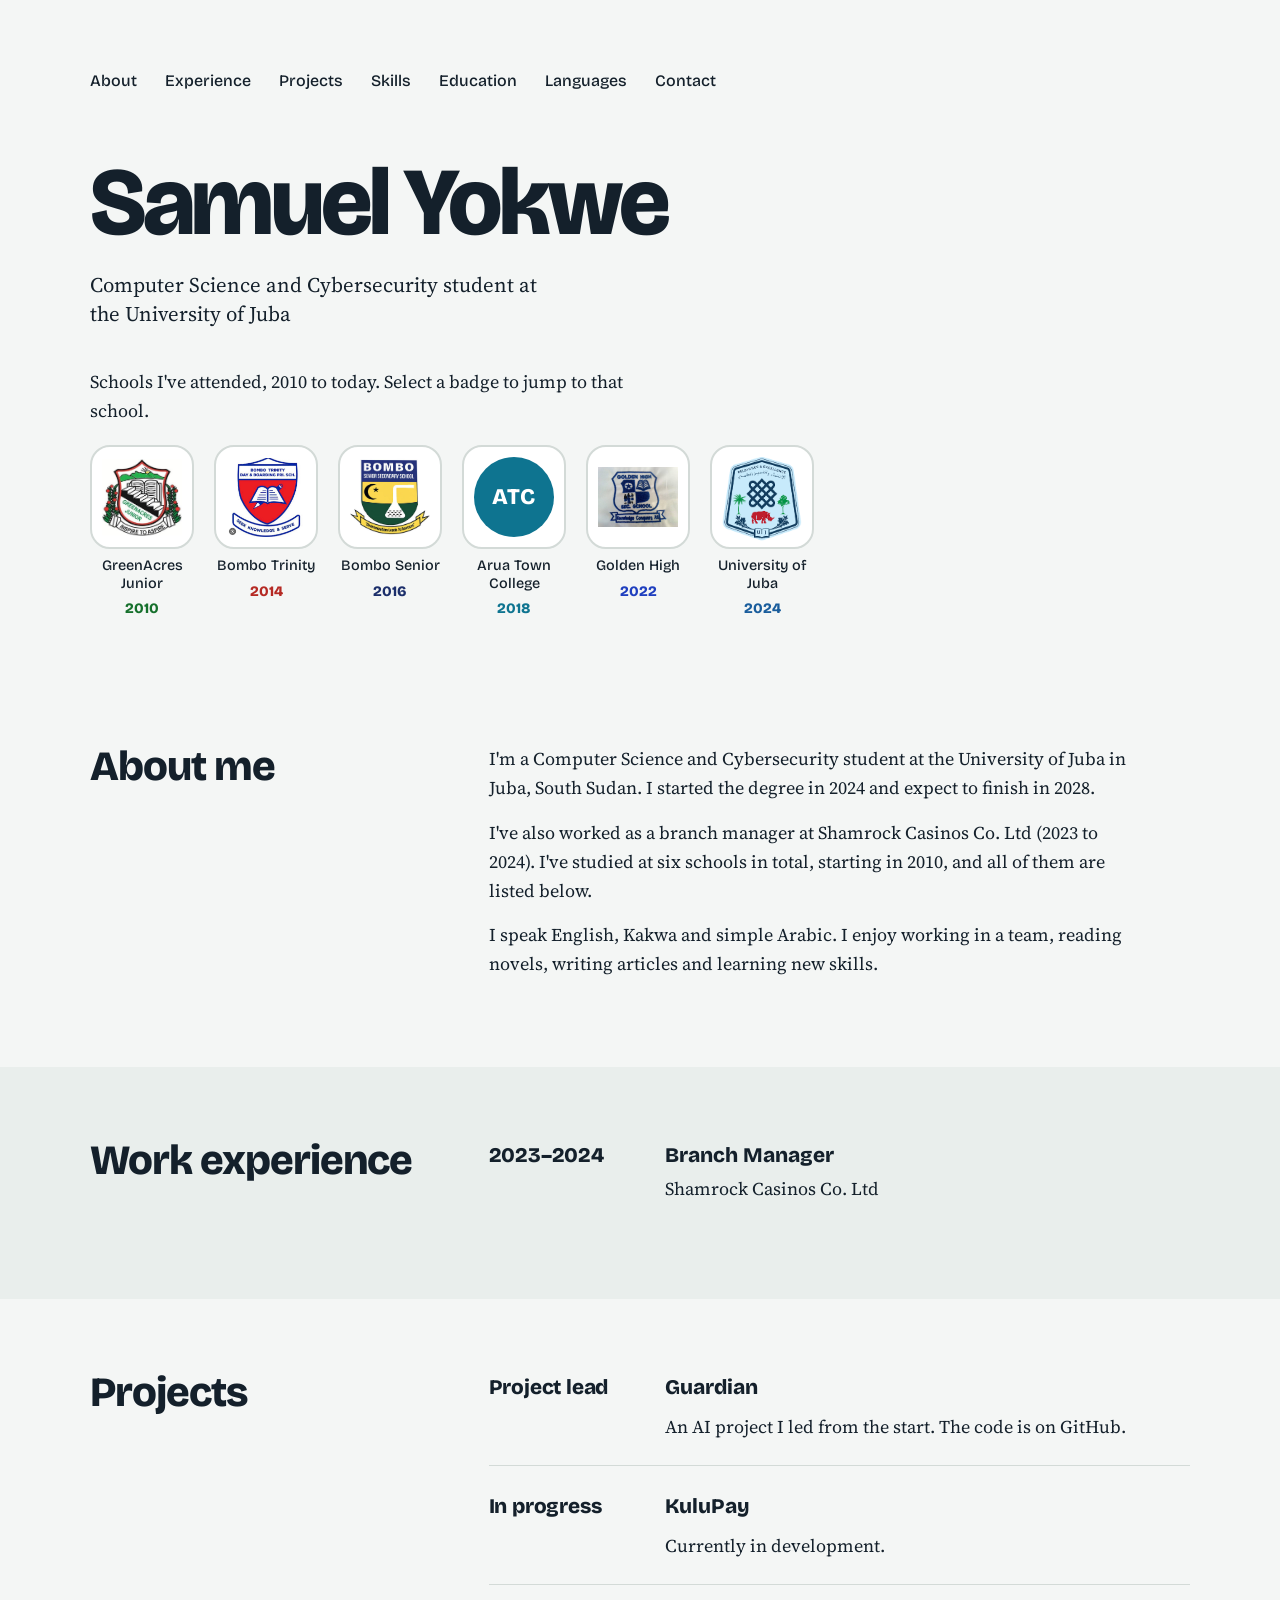
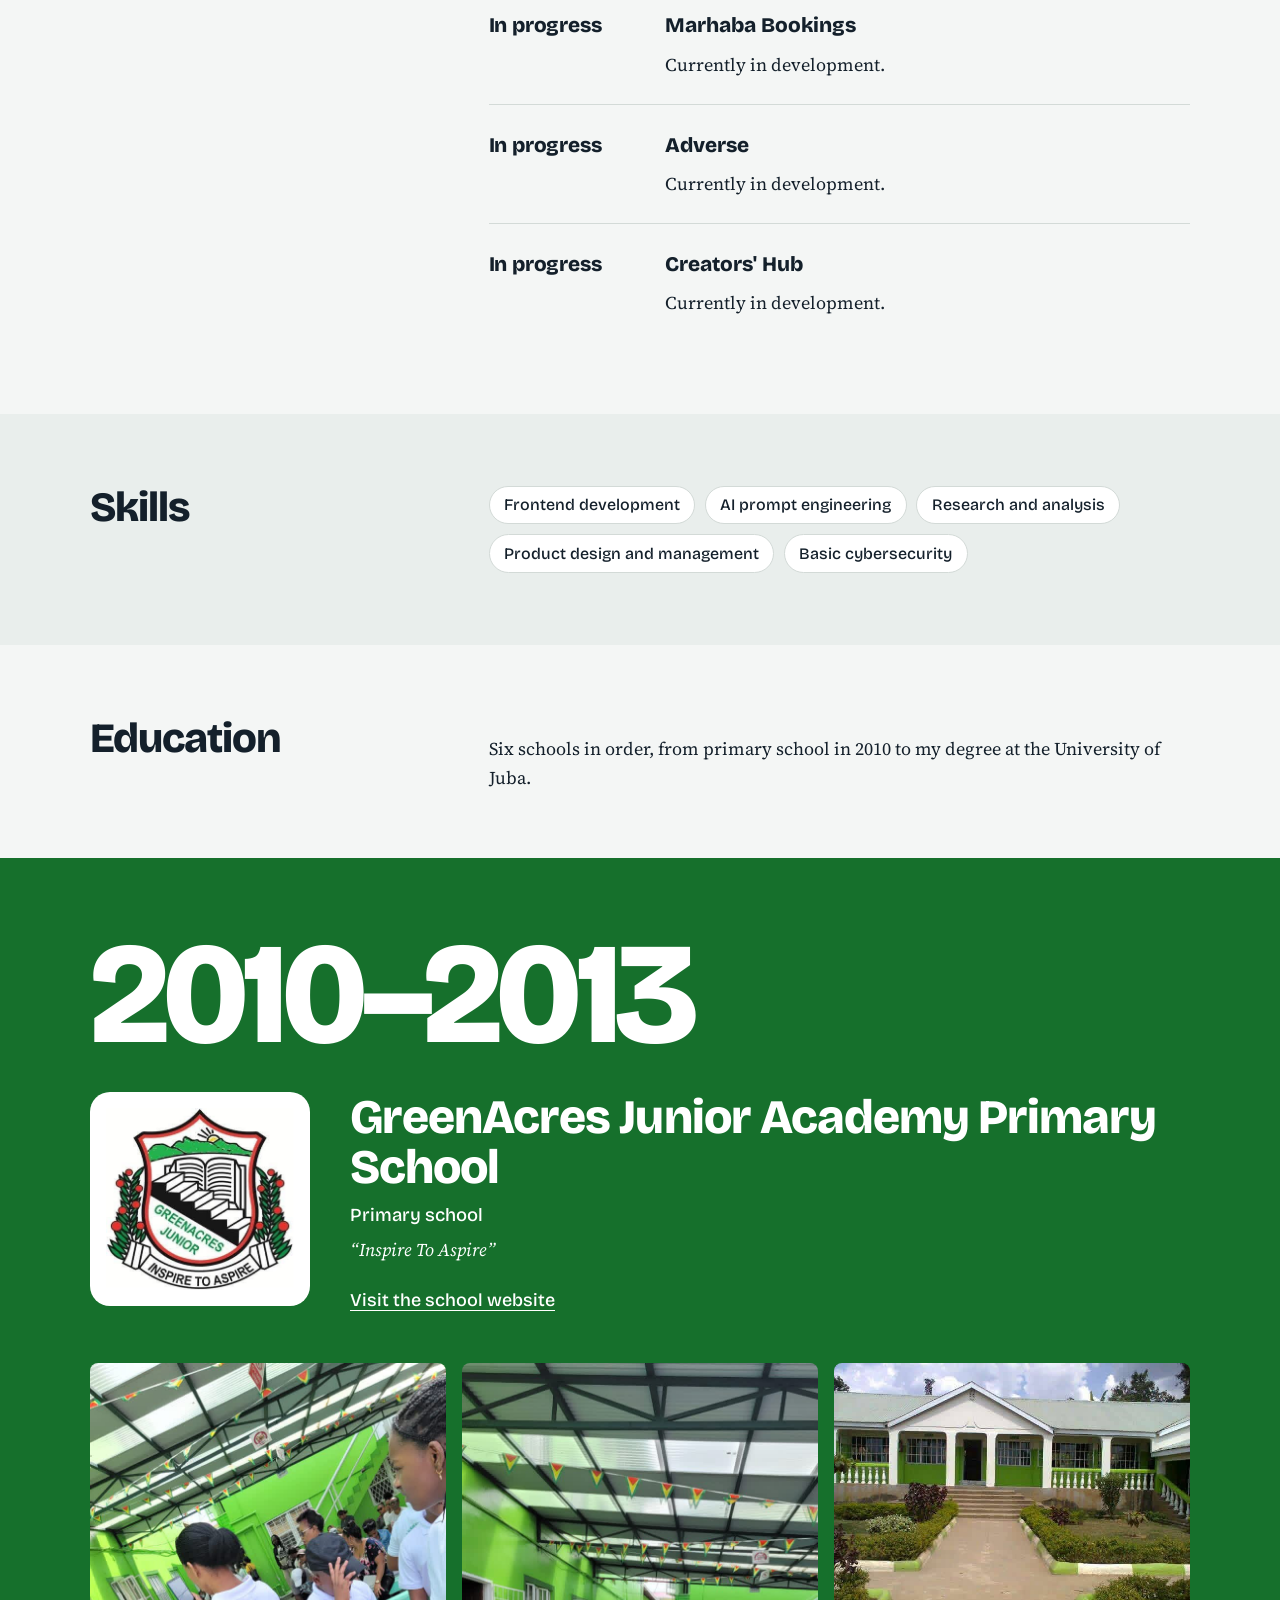
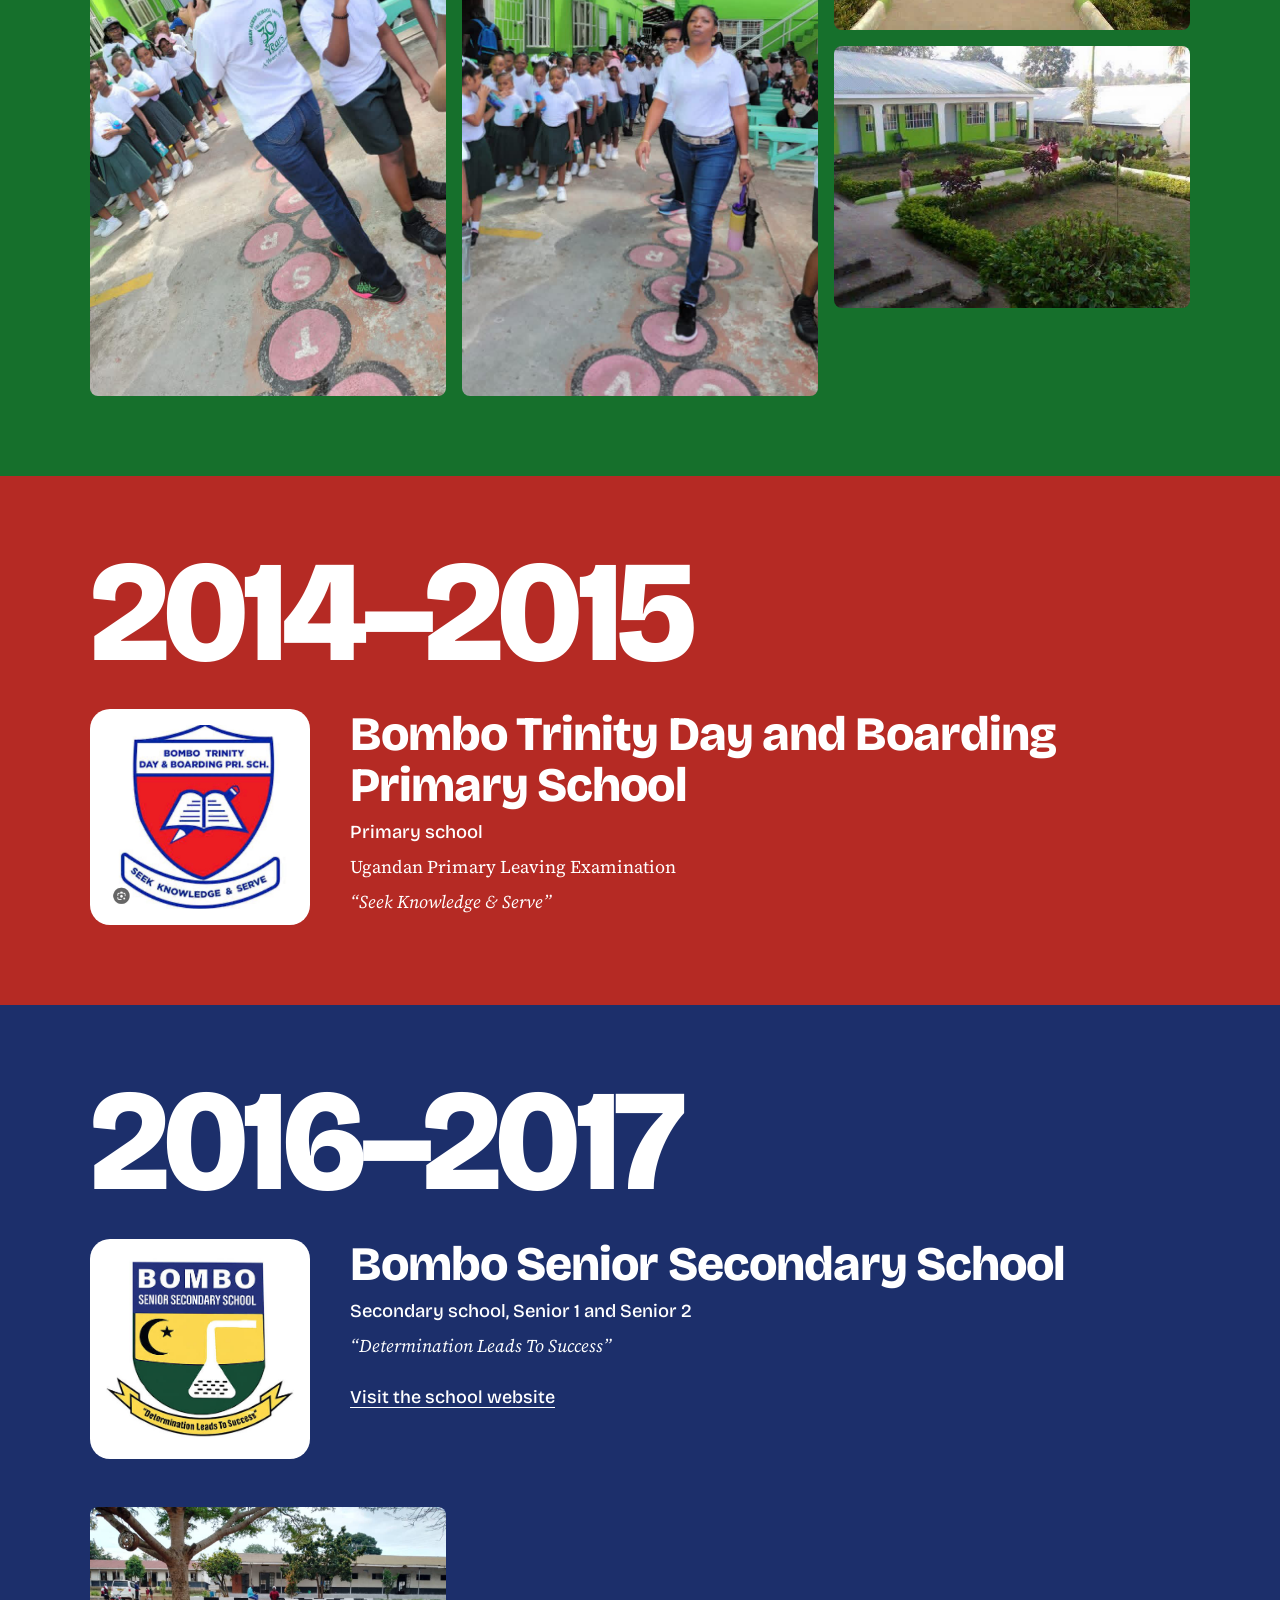
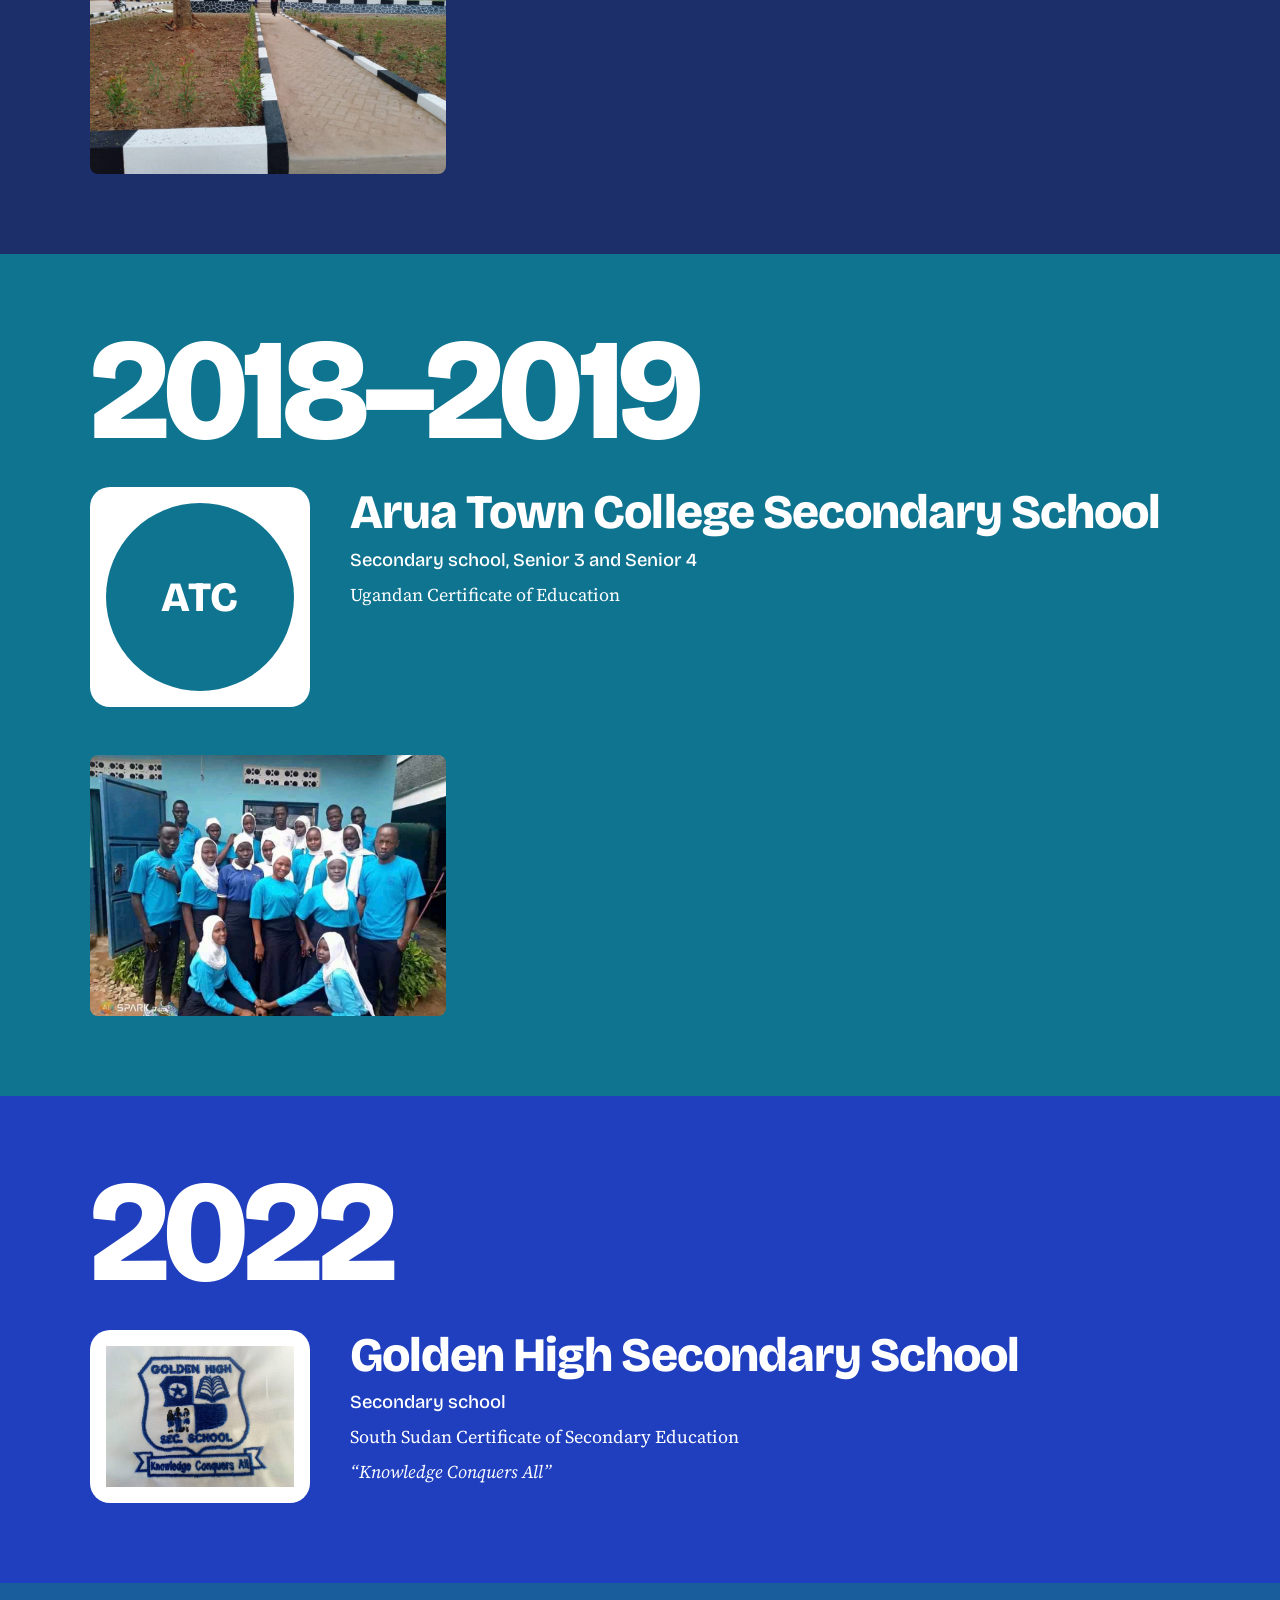
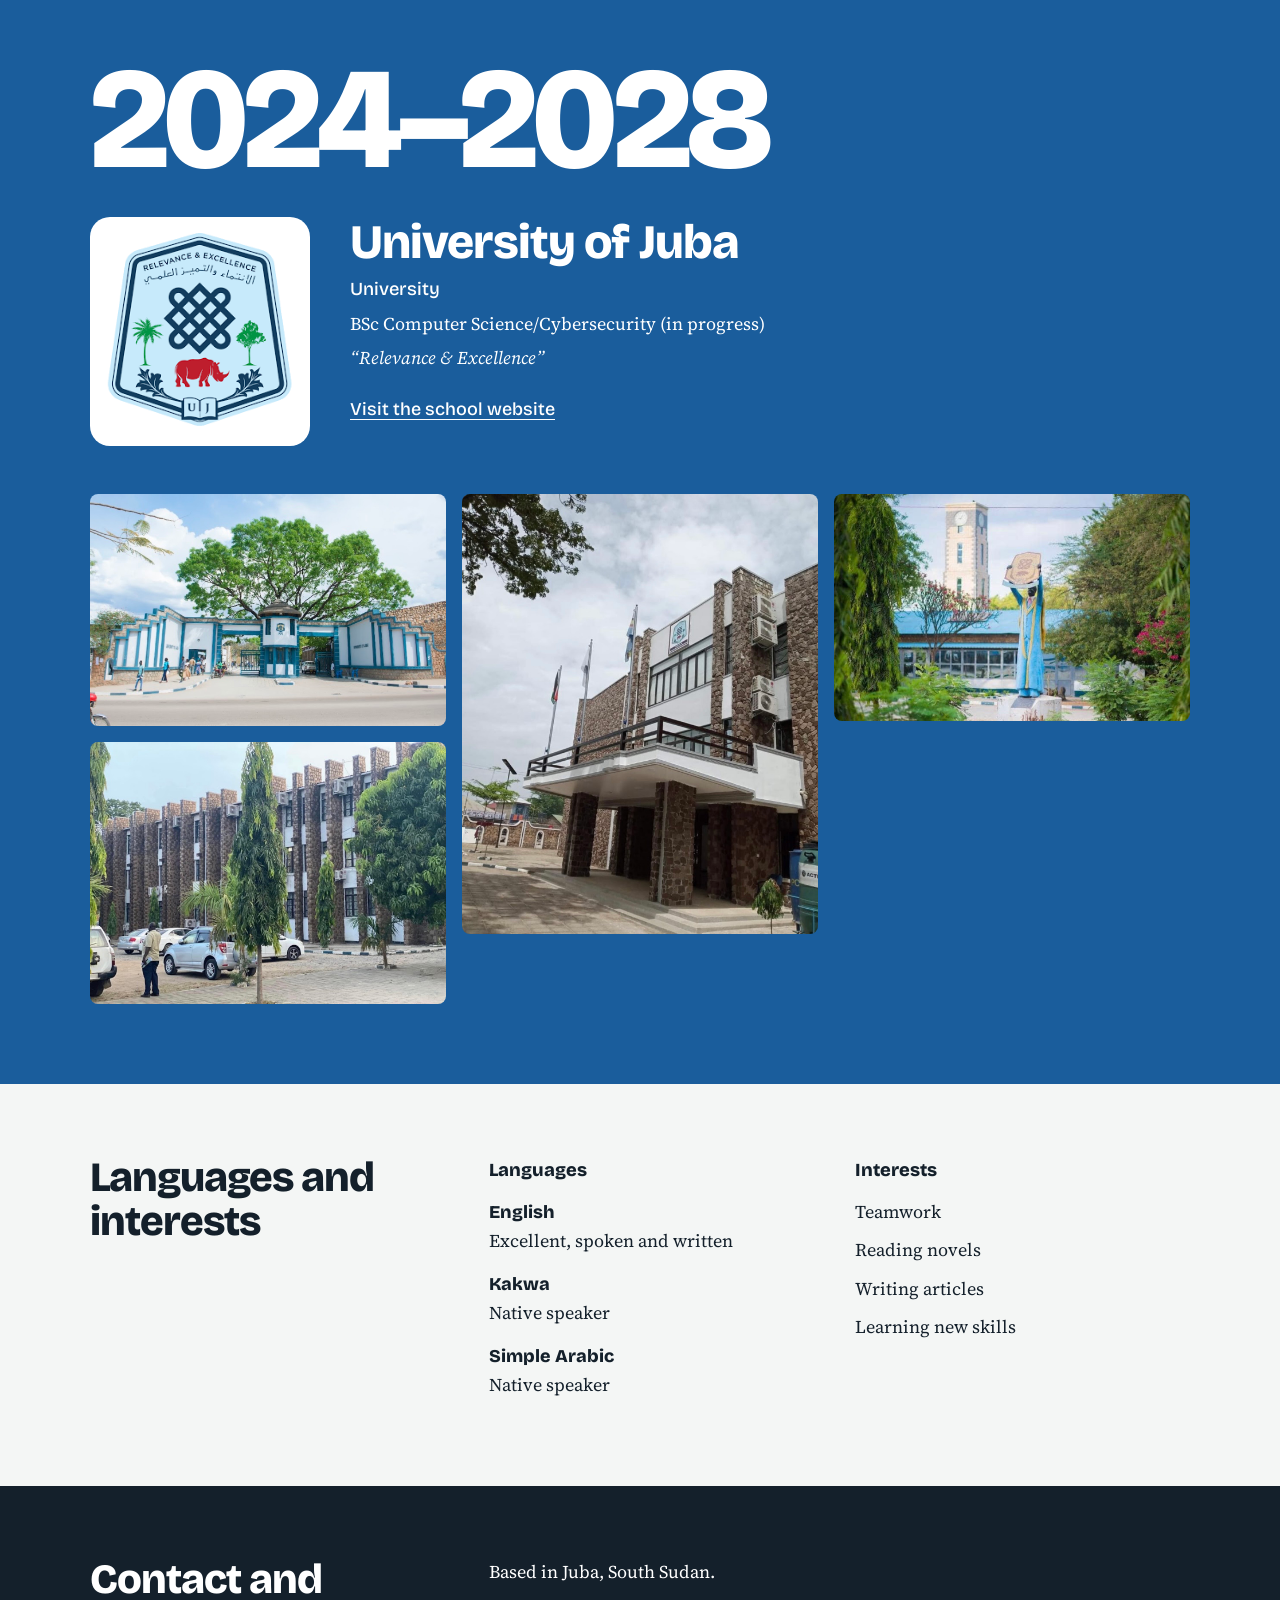
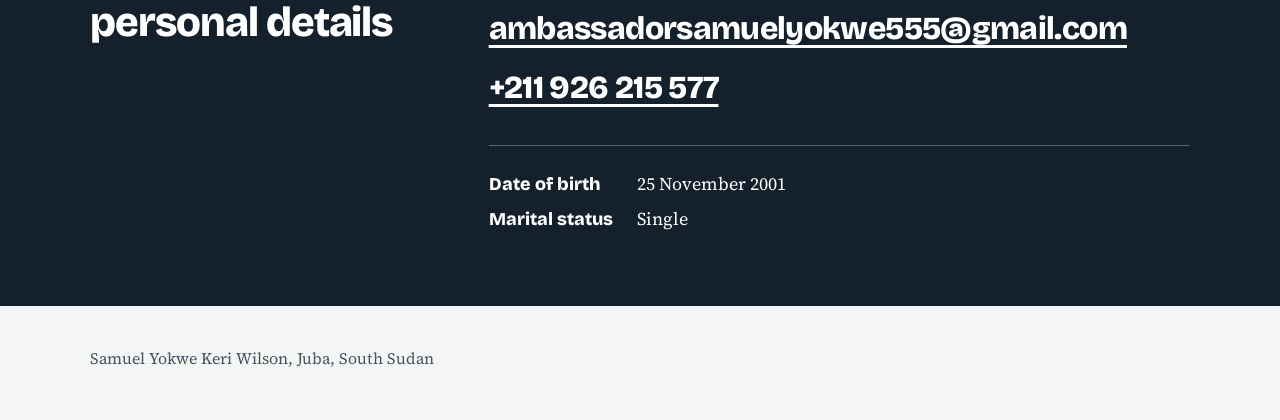
==== index.html @ cdbb6051 "Add files via upload" ====
<!doctype html>
<html lang="en">
<head>
  <meta charset="utf-8">
  <meta name="viewport" content="width=device-width, initial-scale=1">
  <title>Samuel Yokwe – Computer Science and Cybersecurity student, Juba</title>
  <meta name="description" content="Portfolio of Samuel Yokwe Keri Wilson: Computer Science and Cybersecurity student at the University of Juba, with work experience, languages and every school attended since 2010.">
  <link rel="preconnect" href="https://fonts.googleapis.com">
  <link rel="preconnect" href="https://fonts.gstatic.com" crossorigin>
  <link href="https://fonts.googleapis.com/css2?family=Bricolage+Grotesque:opsz,wght@12..96,500;12..96,800&family=Source+Serif+4:ital,wght@0,400;0,600;1,400&display=swap" rel="stylesheet">
  <link rel="stylesheet" href="assets/style.css">
</head>
<body>
  <header class="hero">
    <div class="hero__inner">
      <nav class="topnav" aria-label="Sections">
        <a href="#about">About</a>
        <a href="#experience">Experience</a>
        <a href="#projects" id="nav-projects" hidden>Projects</a>
        <a href="#skills" id="nav-skills" hidden>Skills</a>
        <a href="#education">Education</a>
        <a href="#languages">Languages</a>
        <a href="#contact">Contact</a>
      </nav>
      <h1 id="name">Samuel Yokwe</h1>
      <p class="hero__title" id="title"></p>
      <p class="hero__lede">Schools I've attended, 2010 to today. Select a badge to jump to that school.</p>
      <nav class="badges" id="badges" aria-label="Schools"></nav>
    </div>
  </header>

  <main>
    <p class="status" id="status">Loading…</p>

    <section class="block" id="about" hidden>
      <div class="block__inner">
        <h2 class="block__title">About me</h2>
        <div class="block__body prose" id="about-body"></div>
      </div>
    </section>

    <section class="block block--tint" id="experience" hidden>
      <div class="block__inner">
        <h2 class="block__title">Work experience</h2>
        <div class="block__body" id="experience-body"></div>
      </div>
    </section>

    <section class="block" id="projects" hidden>
      <div class="block__inner">
        <h2 class="block__title">Projects</h2>
        <div class="block__body" id="projects-body"></div>
      </div>
    </section>

    <section class="block block--tint" id="skills" hidden>
      <div class="block__inner">
        <h2 class="block__title">Skills</h2>
        <div class="block__body" id="skills-body"></div>
      </div>
    </section>

    <section id="education" hidden>
      <div class="block block--intro">
        <div class="block__inner">
          <h2 class="block__title">Education</h2>
          <p class="block__body">Six schools in order, from primary school in 2010 to my degree at the University of Juba.</p>
        </div>
      </div>
      <div id="schools"></div>
    </section>

    <section class="block" id="languages" hidden>
      <div class="block__inner">
        <h2 class="block__title">Languages and interests</h2>
        <div class="block__body two-col">
          <div>
            <h3>Languages</h3>
            <dl class="langs" id="languages-body"></dl>
          </div>
          <div>
            <h3>Interests</h3>
            <ul class="interests" id="interests-body"></ul>
          </div>
        </div>
      </div>
    </section>

    <section class="block block--contact" id="contact" hidden>
      <div class="block__inner">
        <h2 class="block__title">Contact and personal details</h2>
        <div class="block__body">
          <p id="contact-location"></p>
          <a class="contact__mail" id="contact-mail" href="#"></a>
          <a class="contact__phone" id="contact-phone" href="#" hidden></a>
          <dl class="details" id="contact-details" hidden></dl>
        </div>
      </div>
    </section>
  </main>

  <footer class="footer">
    <p id="footer-name"></p>
  </footer>

  <dialog class="lightbox" id="lightbox" aria-label="Photo viewer">
    <button class="lightbox__close" type="button" id="lb-close" aria-label="Close photo">Close</button>
    <button class="lightbox__nav lightbox__prev" type="button" id="lb-prev" aria-label="Previous photo">Previous</button>
    <figure>
      <img id="lb-img" alt="">
      <figcaption id="lb-cap"></figcaption>
    </figure>
    <button class="lightbox__nav lightbox__next" type="button" id="lb-next" aria-label="Next photo">Next</button>
  </dialog>

  <script src="assets/app.js"></script>
</body>
</html>
---- assets/style.css ----
:root {
  --ink: #14202b;
  --paper: #f4f6f5;
  --line: #d3dad7;
  --plate: #ffffff;
  --display: "Bricolage Grotesque", "Helvetica Neue", Arial, sans-serif;
  --text: "Source Serif 4", Georgia, "Times New Roman", serif;
}

* { box-sizing: border-box; }

html { scroll-behavior: smooth; }

body {
  margin: 0;
  background: var(--paper);
  color: var(--ink);
  font-family: var(--text);
  font-size: 1.125rem;
  line-height: 1.6;
}

img { display: block; max-width: 100%; }

a { color: inherit; }

:focus-visible {
  outline: 3px solid #f2b705;
  outline-offset: 3px;
}

/* ---------- Hero ---------- */

.hero { padding: 4rem 1.5rem 3.5rem; }

.hero__inner { max-width: 1100px; margin: 0 auto; }

.hero__owner {
  margin: 0 0 1.5rem;
  font-size: 1rem;
  color: #46545f;
}

.hero h1 {
  margin: 0;
  font-family: var(--display);
  font-weight: 800;
  font-size: clamp(2.6rem, 8vw, 6rem);
  line-height: 0.98;
  letter-spacing: -0.035em;
}

.hero__lede {
  margin: 2.5rem 0 1.25rem;
  max-width: 34rem;
}

.badges {
  display: flex;
  flex-wrap: wrap;
  gap: 1rem 1.25rem;
}

.badge-link {
  display: flex;
  flex-direction: column;
  align-items: center;
  gap: 0.5rem;
  width: 104px;
  text-decoration: none;
  font-family: var(--display);
  font-weight: 500;
  font-size: 0.9rem;
  line-height: 1.2;
  text-align: center;
}

.badge-link__plate {
  display: grid;
  place-items: center;
  width: 104px;
  height: 104px;
  padding: 10px;
  background: var(--plate);
  border: 2px solid var(--line);
  border-radius: 20px;
  transition: border-color 0.15s, transform 0.15s;
}

.badge-link:hover .badge-link__plate { border-color: var(--accent); transform: translateY(-3px); }

.badge-link__plate img { max-height: 100%; object-fit: contain; }

.badge-link__year { font-weight: 800; color: var(--accent); }

.initials {
  display: grid;
  place-items: center;
  width: 100%;
  aspect-ratio: 1;
  border-radius: 50%;
  background: var(--accent);
  color: #fff;
  font-family: var(--display);
  font-weight: 800;
  letter-spacing: 0.02em;
}

.badge-link .initials { font-size: 1.4rem; }

/* ---------- School sections ---------- */

.school {
  background: var(--accent);
  color: #fff;
  padding: 4.5rem 1.5rem 5rem;
  scroll-margin-top: 0;
}

.school__inner { max-width: 1100px; margin: 0 auto; }

.school__years {
  margin: 0 0 2rem;
  font-family: var(--display);
  font-weight: 800;
  font-size: clamp(3.5rem, 12vw, 9rem);
  line-height: 0.9;
  letter-spacing: -0.04em;
}

.school__head {
  display: grid;
  grid-template-columns: 220px 1fr;
  gap: 2.5rem;
  align-items: start;
}

.plate {
  background: var(--plate);
  border-radius: 20px;
  padding: 16px;
  color: var(--accent);
}

.plate img {
  width: 100%;
  max-height: 260px;
  object-fit: contain;
}

.plate .initials { font-size: 2.6rem; }

.school h2 {
  margin: 0 0 0.5rem;
  font-family: var(--display);
  font-weight: 800;
  font-size: clamp(1.8rem, 4vw, 3rem);
  line-height: 1.05;
  letter-spacing: -0.02em;
}

.school__text p { margin: 0.35rem 0; max-width: 40rem; }

.school__level { font-family: var(--display); font-weight: 500; font-size: 1.15rem; }

.school__motto { font-style: italic; }

.school__link {
  display: inline-block;
  margin-top: 1rem;
  font-family: var(--display);
  font-weight: 500;
  text-underline-offset: 4px;
}

/* ---------- Gallery ---------- */

.gallery {
  margin-top: 3rem;
  column-count: 1;
  column-gap: 1rem;
}

@media (min-width: 560px) { .gallery { column-count: 2; } }
@media (min-width: 900px) { .gallery { column-count: 3; } }

.gallery__item {
  display: block;
  width: 100%;
  margin: 0 0 1rem;
  padding: 0;
  border: 0;
  border-radius: 8px;
  overflow: hidden;
  background: rgba(255, 255, 255, 0.15);
  cursor: zoom-in;
  break-inside: avoid;
}

.gallery__item img { width: 100%; height: auto; }

.gallery__item:hover img { filter: brightness(1.06); }

/* ---------- Footer, status ---------- */

.status { padding: 3rem 1.5rem; max-width: 1100px; margin: 0 auto; }

.footer { padding: 2.5rem 1.5rem 3rem; }

.footer p { max-width: 1100px; margin: 0 auto; font-size: 1rem; color: #46545f; }

/* ---------- Lightbox ---------- */

.lightbox {
  width: 100vw;
  max-width: 100vw;
  height: 100vh;
  max-height: 100vh;
  margin: 0;
  padding: 0;
  border: 0;
  background: rgba(10, 16, 22, 0.94);
  color: #fff;
}

.lightbox:not([open]) { display: none; }

.lightbox[open] {
  display: grid;
  grid-template-columns: auto 1fr auto;
  align-items: center;
  gap: 1rem;
  padding: 3.5rem 1rem 1.5rem;
}

.lightbox figure { margin: 0; display: grid; justify-items: center; gap: 0.75rem; min-width: 0; }

.lightbox img { max-height: calc(100vh - 9rem); width: auto; max-width: 100%; border-radius: 6px; }

.lightbox figcaption { font-size: 1rem; text-align: center; max-width: 40rem; }

.lightbox button {
  font-family: var(--display);
  font-weight: 500;
  font-size: 1rem;
  color: #fff;
  background: rgba(255, 255, 255, 0.14);
  border: 1px solid rgba(255, 255, 255, 0.4);
  border-radius: 999px;
  padding: 0.6rem 1.1rem;
  cursor: pointer;
}

.lightbox button:hover { background: rgba(255, 255, 255, 0.28); }

.lightbox__close { position: absolute; top: 1rem; right: 1rem; }

.lightbox__nav[hidden] { visibility: hidden; display: block; }

/* ---------- Small screens ---------- */

@media (max-width: 720px) {
  .hero { padding-top: 2.5rem; }
  .school { padding: 3rem 1.25rem 3.5rem; }
  .school__head { grid-template-columns: 1fr; gap: 1.5rem; }
  .plate { max-width: 200px; }
  .lightbox[open] { grid-template-columns: 1fr; grid-template-rows: 1fr auto; padding: 3.5rem 0.75rem 1rem; }
  .lightbox__nav { justify-self: center; }
  .lightbox__prev { grid-row: 2; }
  .lightbox__next { grid-row: 2; grid-column: 1; justify-self: end; }
  .lightbox__prev { justify-self: start; }
}

@media (prefers-reduced-motion: reduce) {
  html { scroll-behavior: auto; }
  .badge-link__plate { transition: none; }
}


/* ---------- Personal portfolio sections ---------- */

.topnav {
  display: flex;
  flex-wrap: wrap;
  gap: 0.5rem 1.75rem;
  margin: 0 0 3.5rem;
  font-family: var(--display);
  font-weight: 500;
  font-size: 1rem;
}

.topnav a { text-decoration: none; padding: 0.25rem 0; border-bottom: 2px solid transparent; }
.topnav a:hover { border-bottom-color: var(--ink); }

.hero__title {
  margin: 1.25rem 0 0;
  max-width: 30rem;
  font-size: 1.3rem;
  line-height: 1.4;
}

[hidden] { display: none !important; }

.block { padding: 4.5rem 1.5rem; }

.block--tint { background: #e9eeec; }

.block--intro { padding-bottom: 3rem; }

.block__inner {
  max-width: 1100px;
  margin: 0 auto;
  display: grid;
  grid-template-columns: minmax(180px, 1fr) 2fr;
  gap: 1.5rem 3rem;
  align-items: start;
}

.block__title {
  margin: 0;
  font-family: var(--display);
  font-weight: 800;
  font-size: clamp(1.8rem, 4vw, 2.6rem);
  line-height: 1.05;
  letter-spacing: -0.025em;
}

.block__body { min-width: 0; }

.block__body > p:first-child { margin-top: 0; }

.prose p { margin: 0 0 1rem; max-width: 40rem; }

.block h3 {
  margin: 0 0 0.75rem;
  font-family: var(--display);
  font-weight: 800;
  font-size: 1.15rem;
}

.two-col { display: grid; grid-template-columns: 1fr 1fr; gap: 2rem; }

.entry {
  display: grid;
  grid-template-columns: 9rem 1fr;
  gap: 1rem 2rem;
  padding: 0 0 1.5rem;
}

.entry + .entry { padding-top: 1.5rem; border-top: 1px solid var(--line); }

.entry__years { margin: 0; font-family: var(--display); font-weight: 800; font-size: 1.3rem; letter-spacing: -0.01em; }

.entry__role { margin: 0; font-family: var(--display); font-weight: 800; font-size: 1.3rem; }

.entry__org { margin: 0.15rem 0 0; }

.entry__text { margin: 0.5rem 0 0; max-width: 38rem; }

.entry__link { display: inline-block; margin-top: 0.5rem; text-underline-offset: 4px; }

.langs { margin: 0; }
.langs dt { font-family: var(--display); font-weight: 800; }
.langs dd { margin: 0 0 0.9rem; }

.interests { margin: 0; padding: 0; list-style: none; }
.interests li { margin: 0 0 0.6rem; }

.chips { display: flex; flex-wrap: wrap; gap: 0.6rem; margin: 0; padding: 0; list-style: none; }
.chips li { padding: 0.35rem 0.9rem; background: var(--plate); border: 1px solid var(--line); border-radius: 999px; font-family: var(--display); font-weight: 500; font-size: 1rem; }

.block--contact { background: var(--ink); color: #fff; }

.block--contact .block__body p { margin: 0 0 1rem; }

.contact__mail {
  font-family: var(--display);
  font-weight: 800;
  font-size: clamp(1.2rem, 3.2vw, 2rem);
  letter-spacing: -0.02em;
  overflow-wrap: anywhere;
  text-underline-offset: 6px;
}

@media (max-width: 720px) {
  .block { padding: 3rem 1.25rem; }
  .block__inner { grid-template-columns: 1fr; }
  .two-col { grid-template-columns: 1fr; }
  .entry { grid-template-columns: 1fr; gap: 0.25rem; }
  .topnav { margin-bottom: 2.5rem; }
}

.contact__mail, .contact__phone { display: block; }

.contact__phone {
  margin-top: 0.5rem;
  font-family: var(--display);
  font-weight: 800;
  font-size: clamp(1.2rem, 3.2vw, 2rem);
  letter-spacing: -0.02em;
  text-underline-offset: 6px;
}

.details {
  display: grid;
  grid-template-columns: max-content 1fr;
  gap: 0.4rem 1.5rem;
  margin: 2rem 0 0;
  padding-top: 1.5rem;
  border-top: 1px solid rgba(255, 255, 255, 0.3);
}

.details dt { font-family: var(--display); font-weight: 800; }
.details dd { margin: 0; }
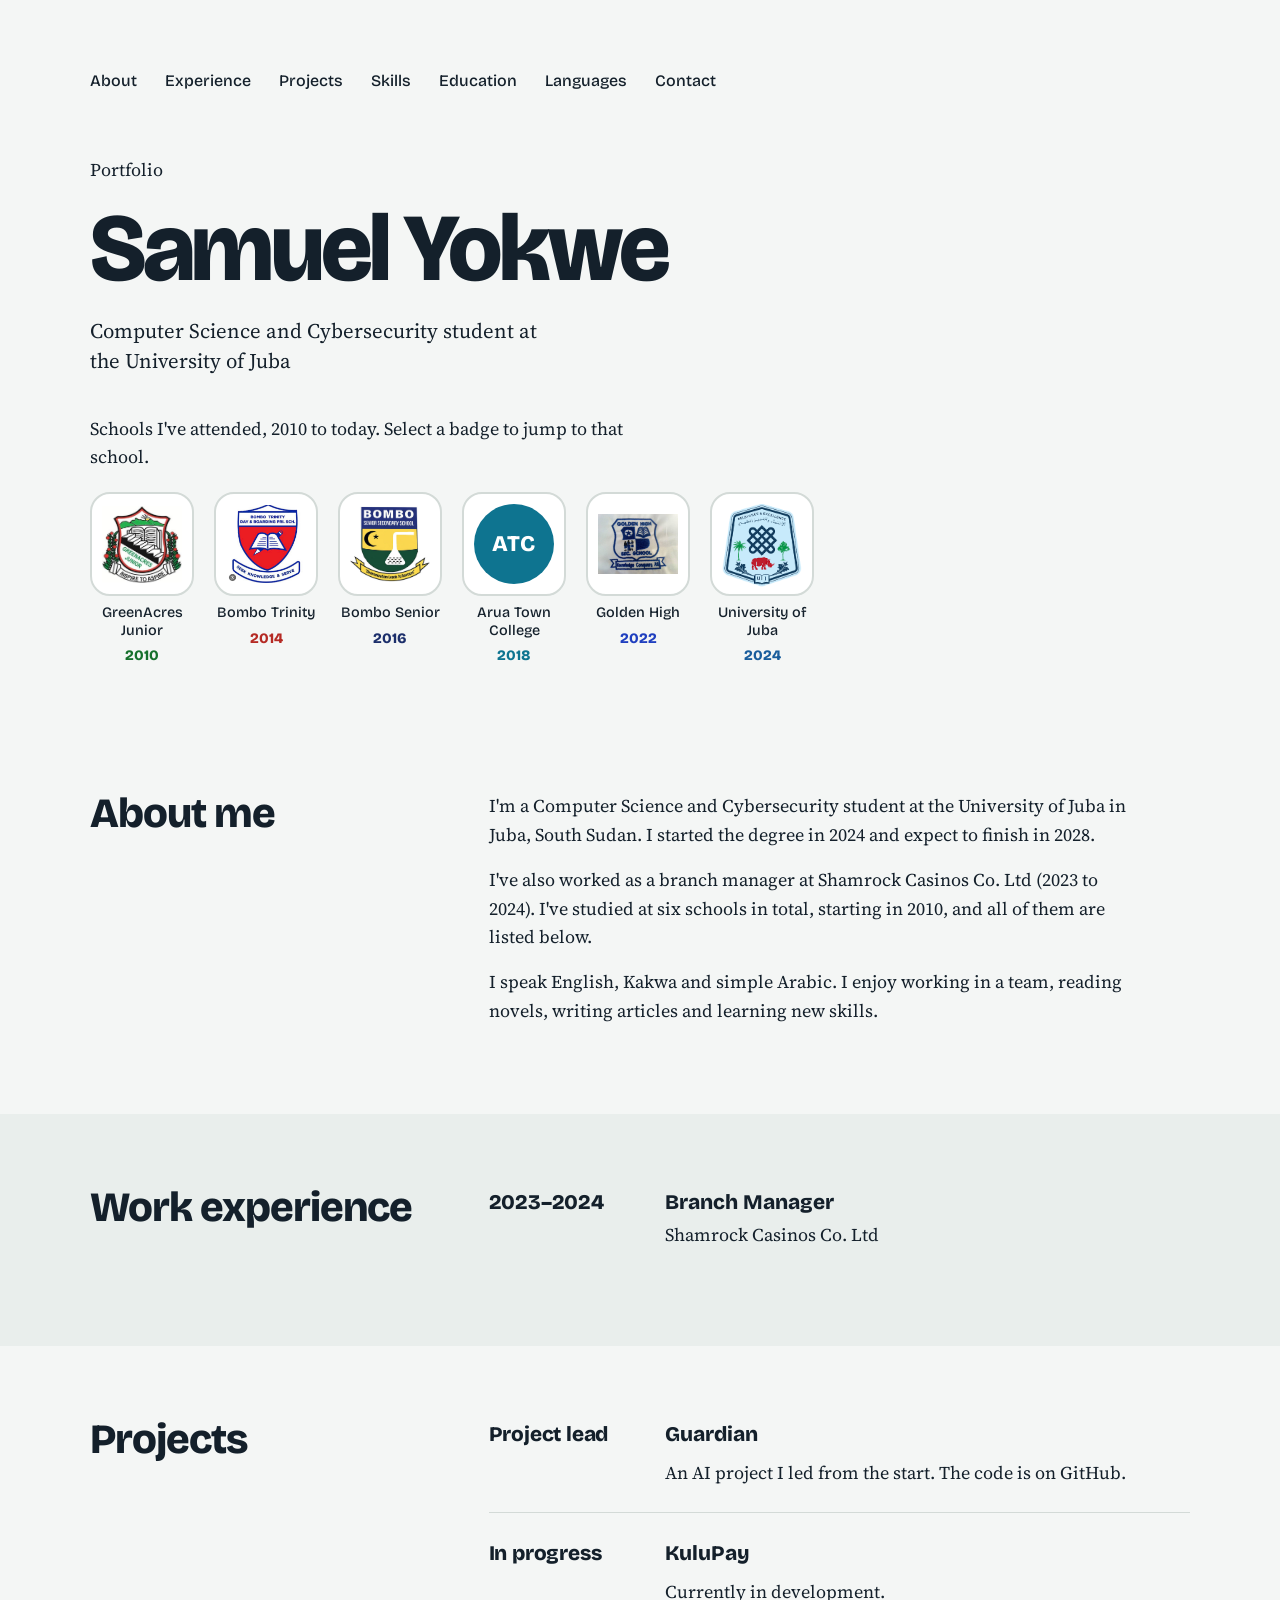
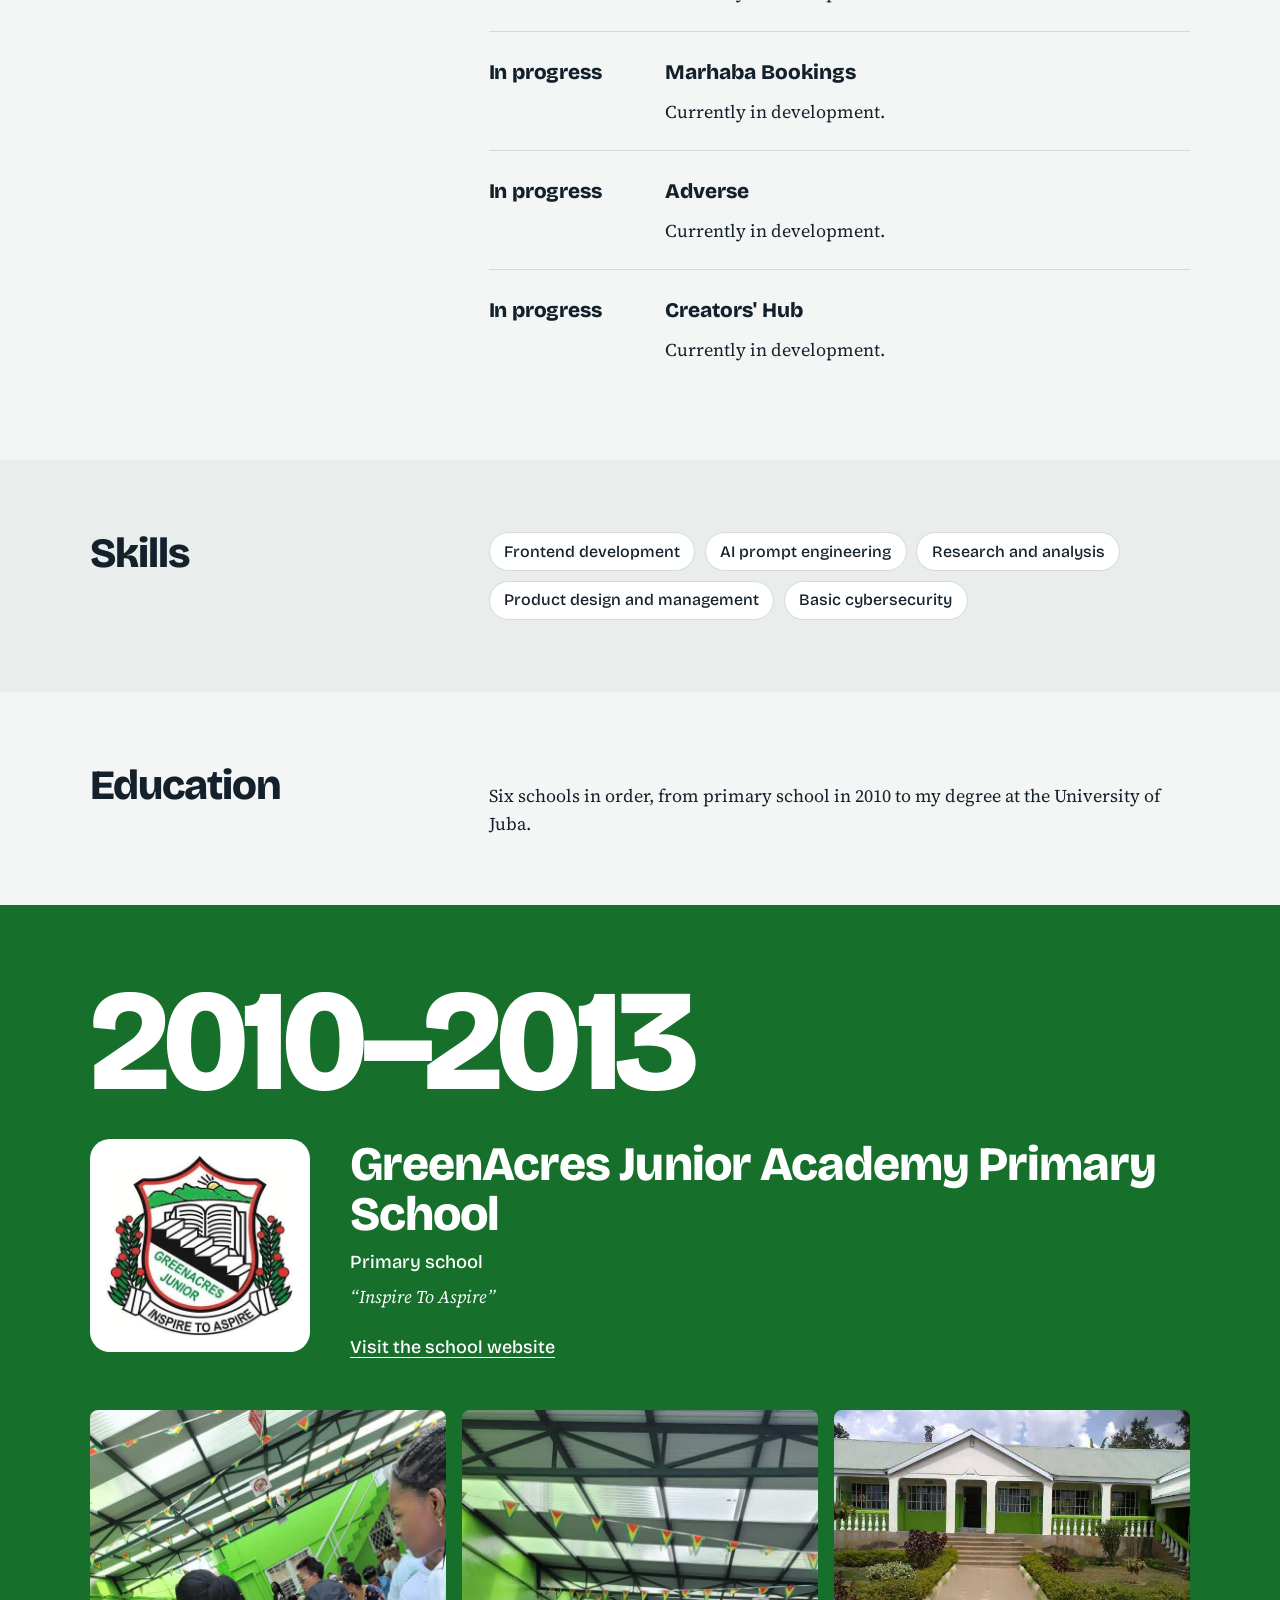
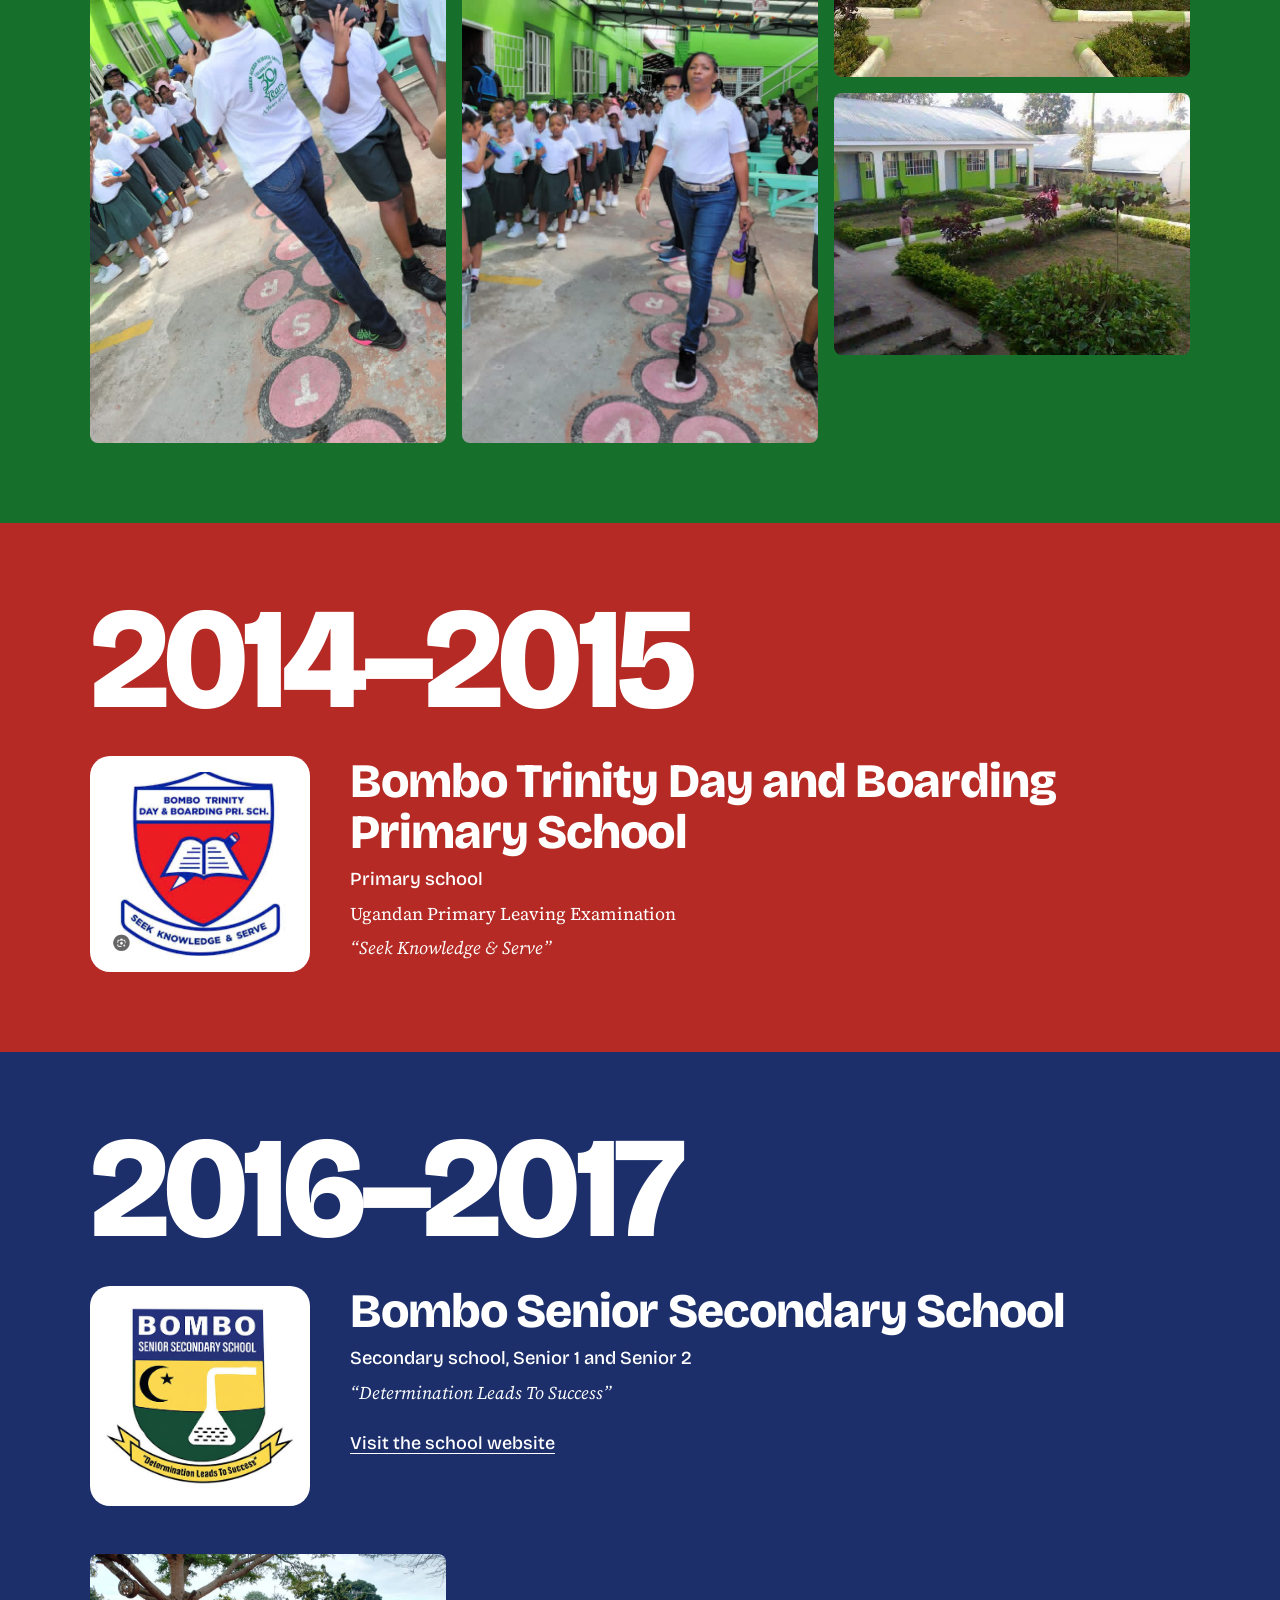
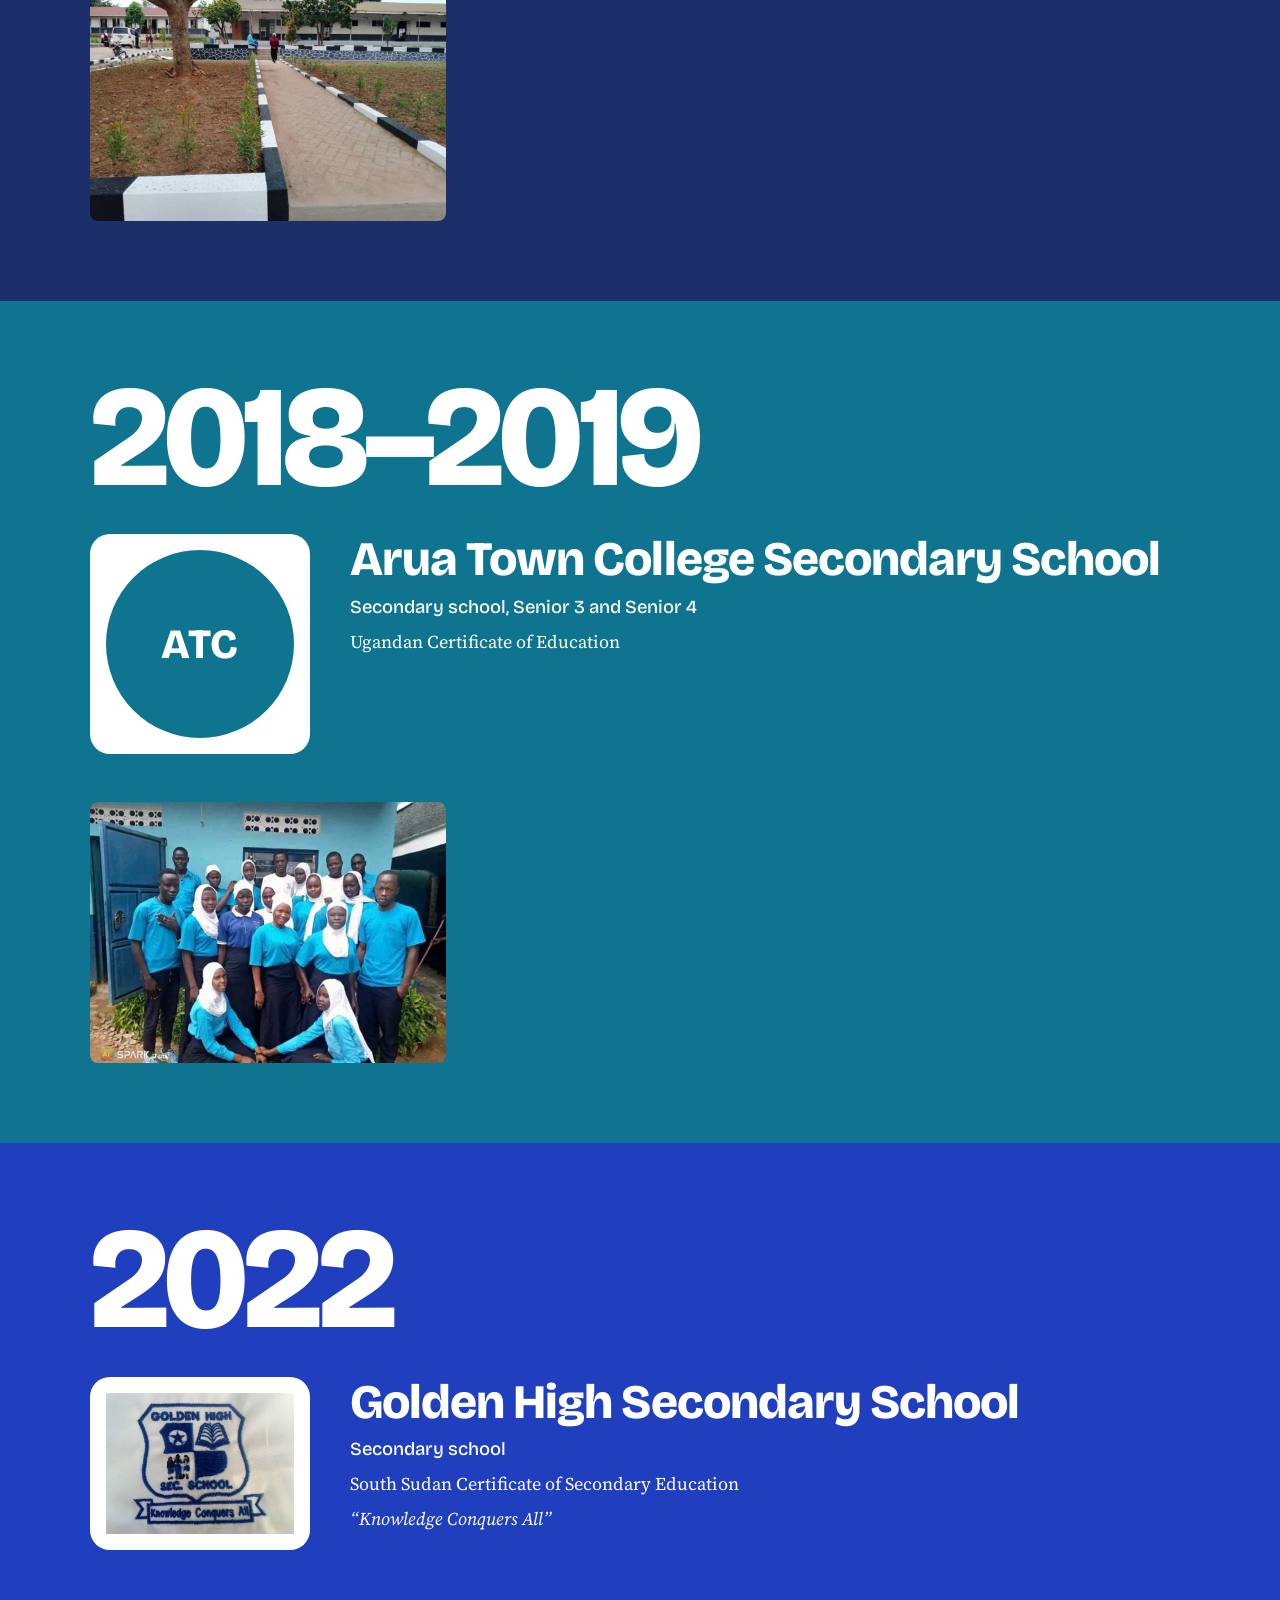
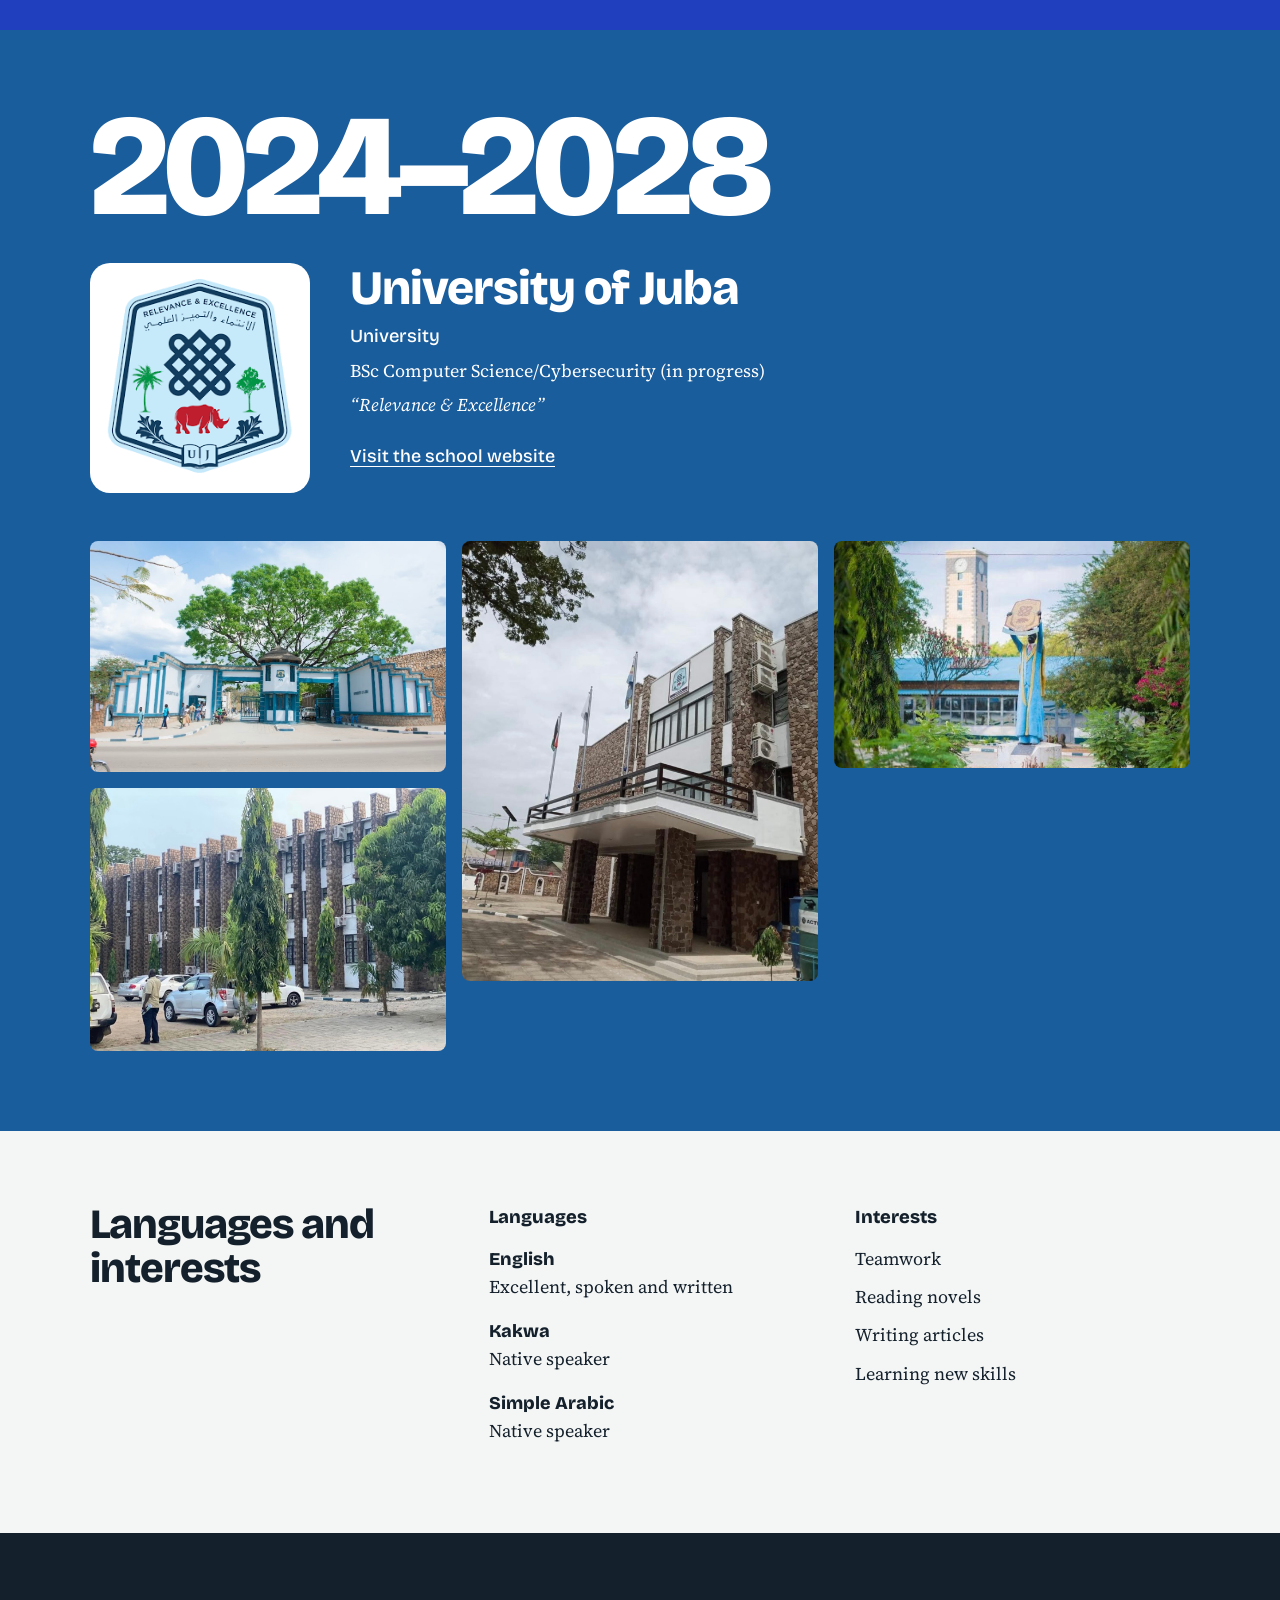
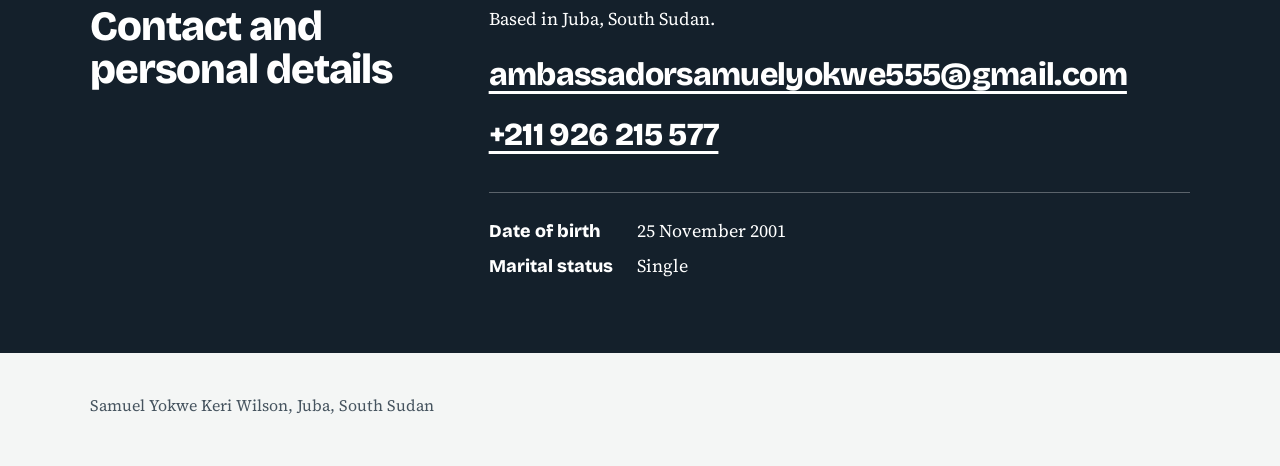
==== commit 355a4506: "Add files via upload" ====
--- a/index.html
+++ b/index.html
@@ -22,9 +22,17 @@
         <a href="#languages">Languages</a>
         <a href="#contact">Contact</a>
       </nav>
-      <h1 id="name">Samuel Yokwe</h1>
-      <p class="hero__title" id="title"></p>
-      <p class="hero__lede">Schools I've attended, 2010 to today. Select a badge to jump to that school.</p>
+      <div class="hero__grid">
+        <div class="hero__text">
+          <p class="hero__eyebrow">Portfolio</p>
+          <h1 id="name">Samuel Yokwe</h1>
+          <p class="hero__title" id="title"></p>
+          <p class="hero__lede">Schools I've attended, 2010 to today. Select a badge to jump to that school.</p>
+        </div>
+        <div class="hero__photo" id="hero-photo" hidden>
+          <img id="hero-photo-img" alt="">
+        </div>
+      </div>
       <nav class="badges" id="badges" aria-label="Schools"></nav>
     </div>
   </header>
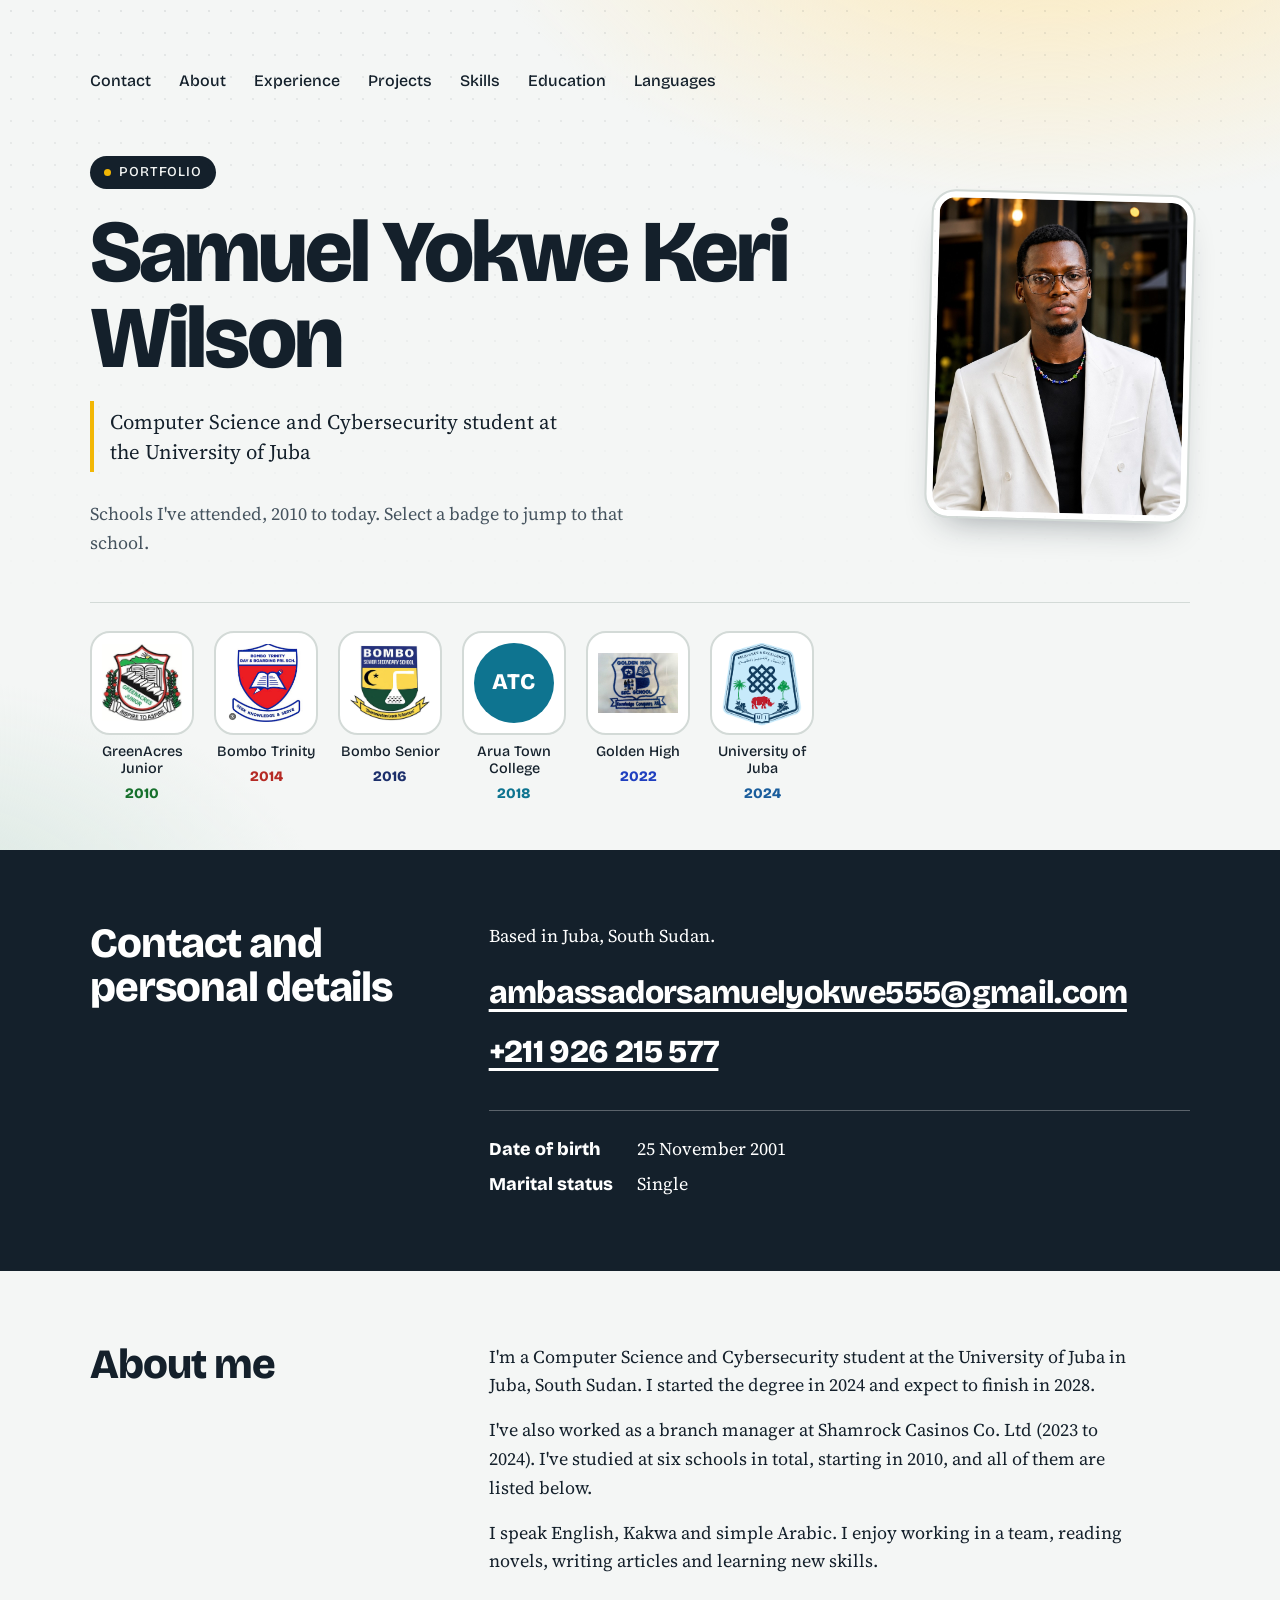
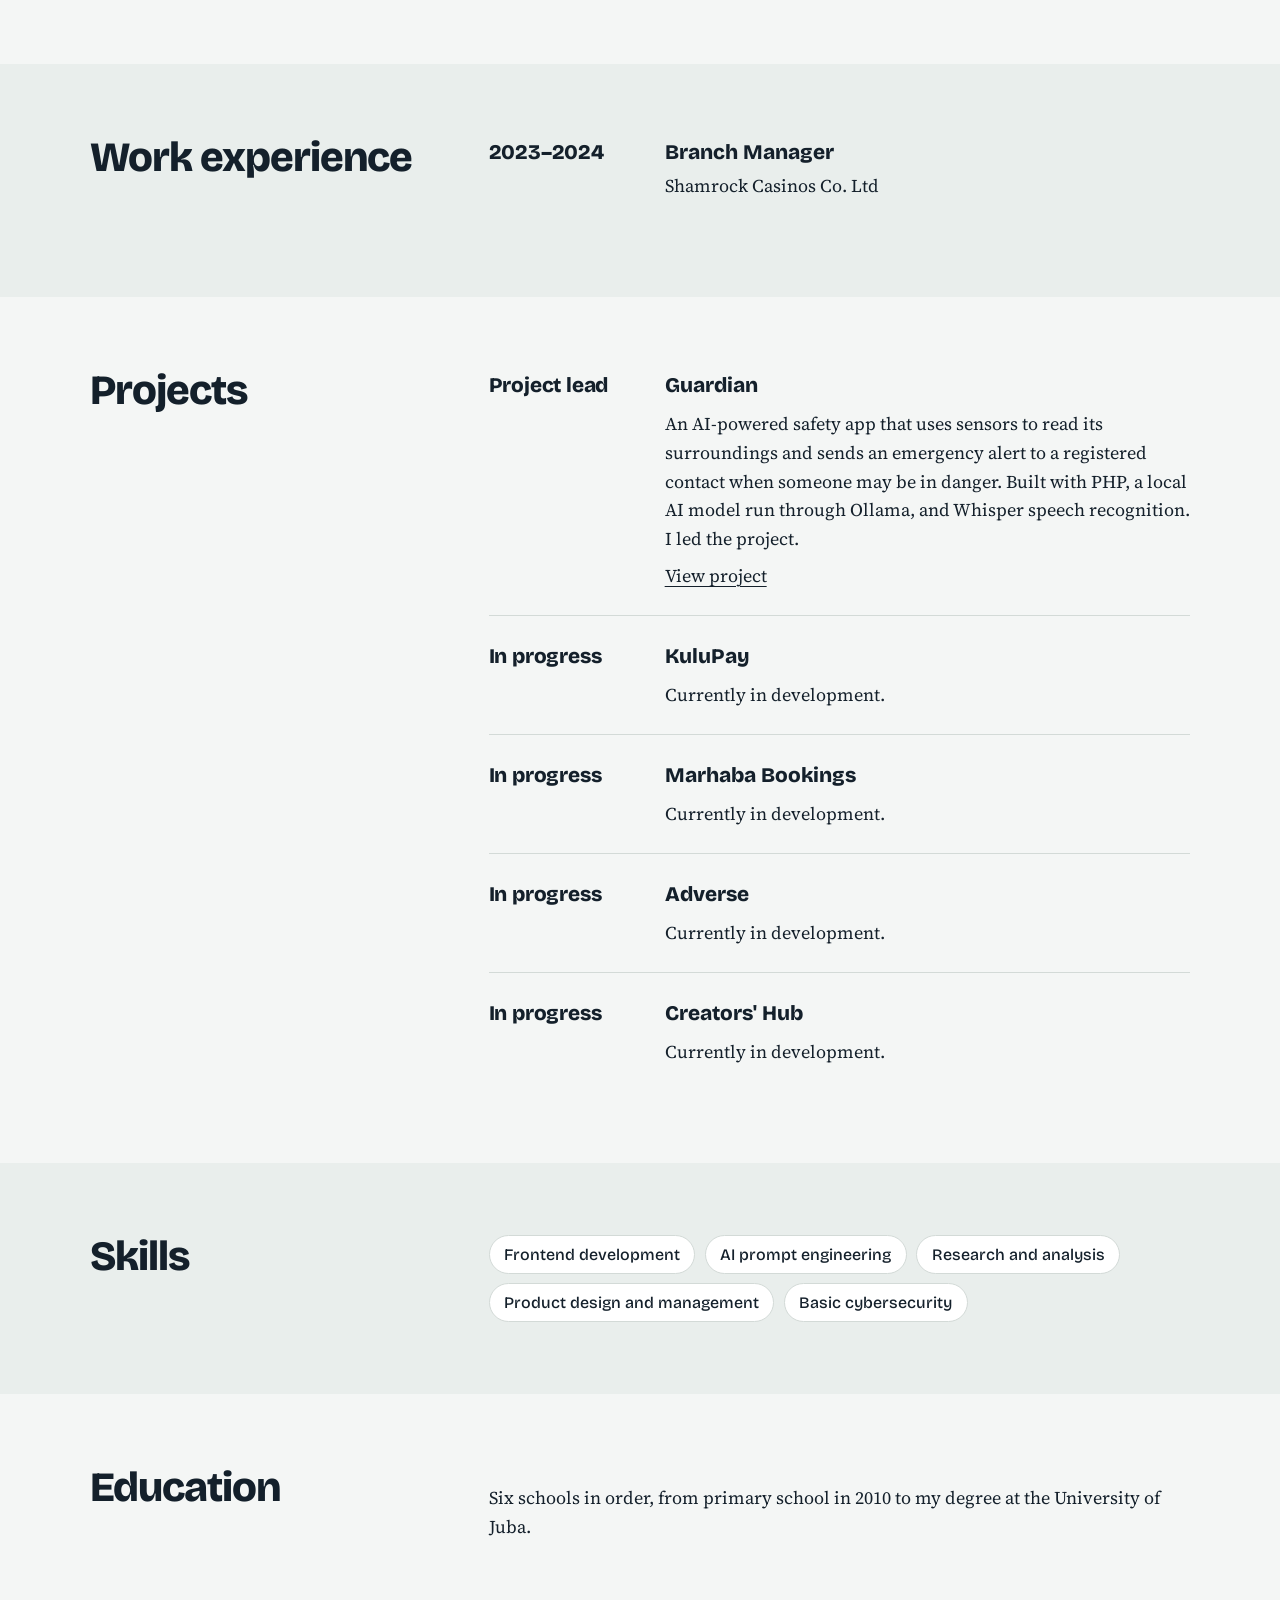
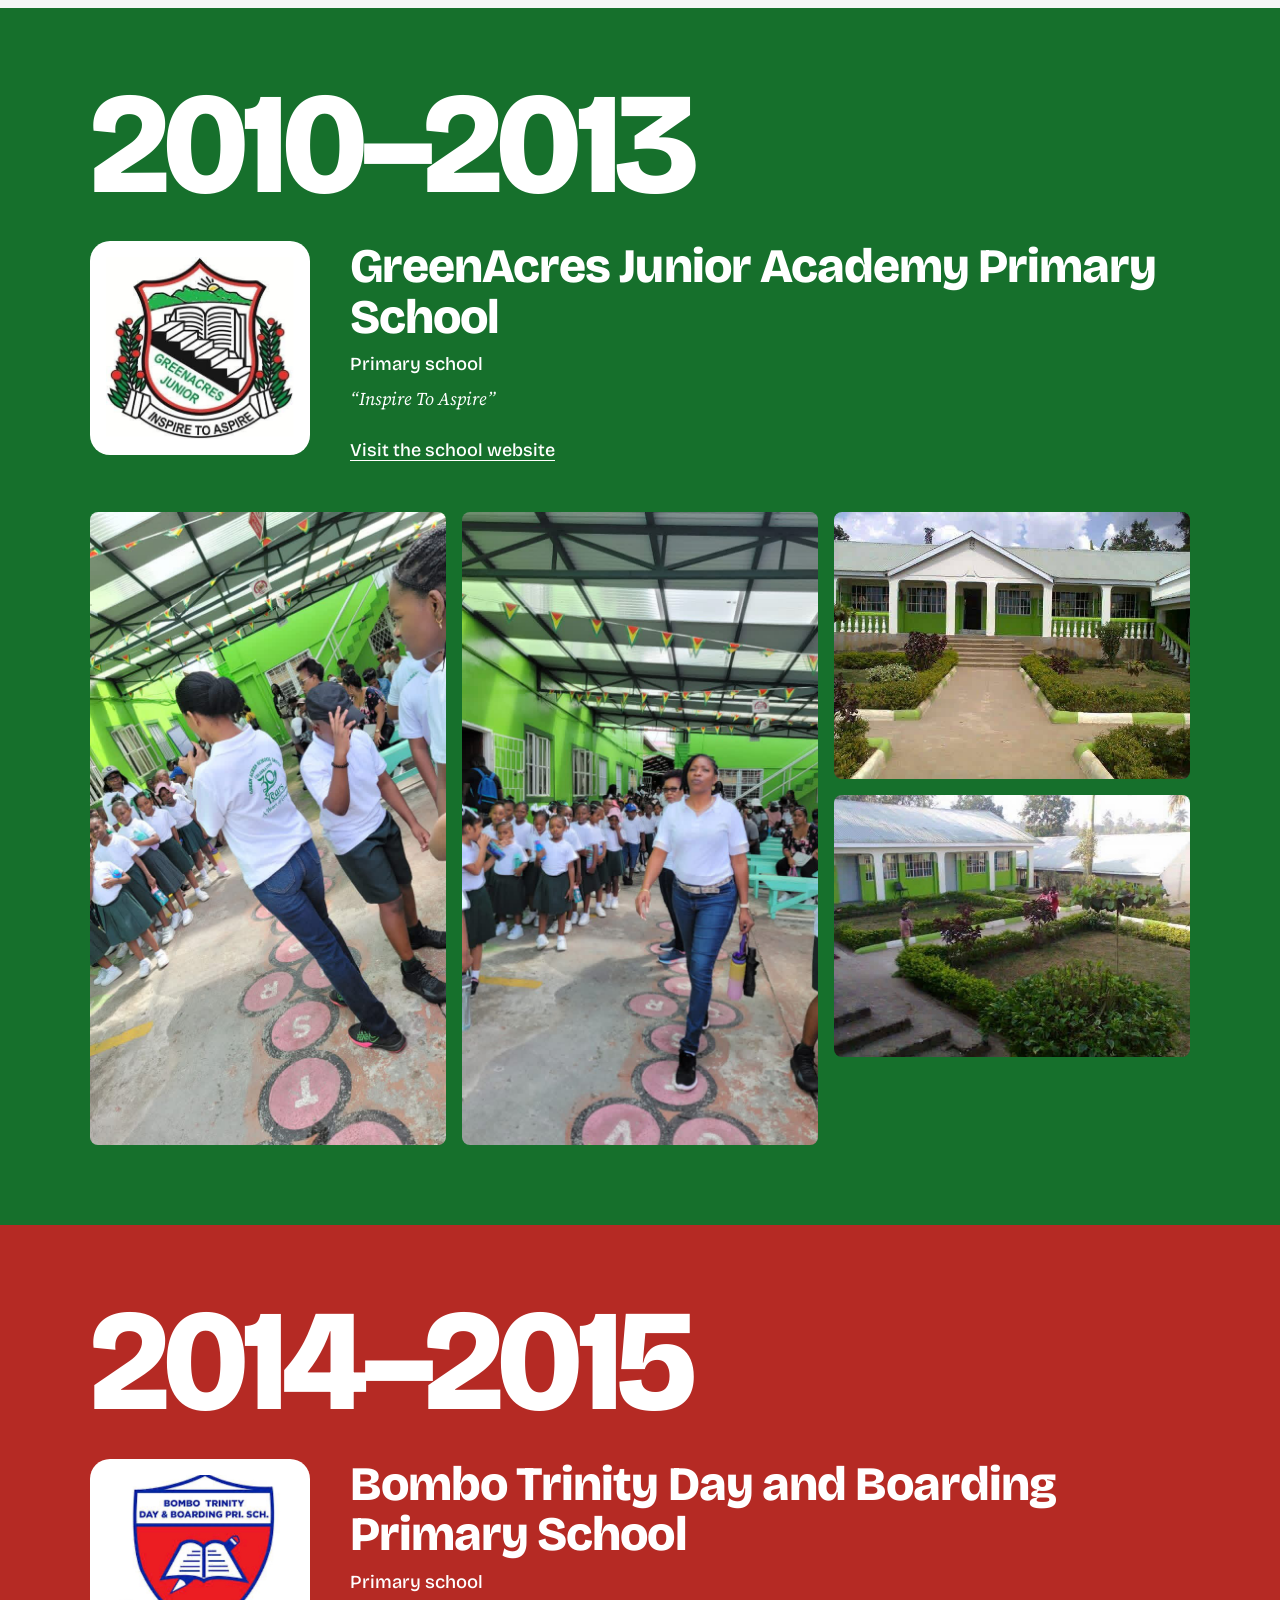
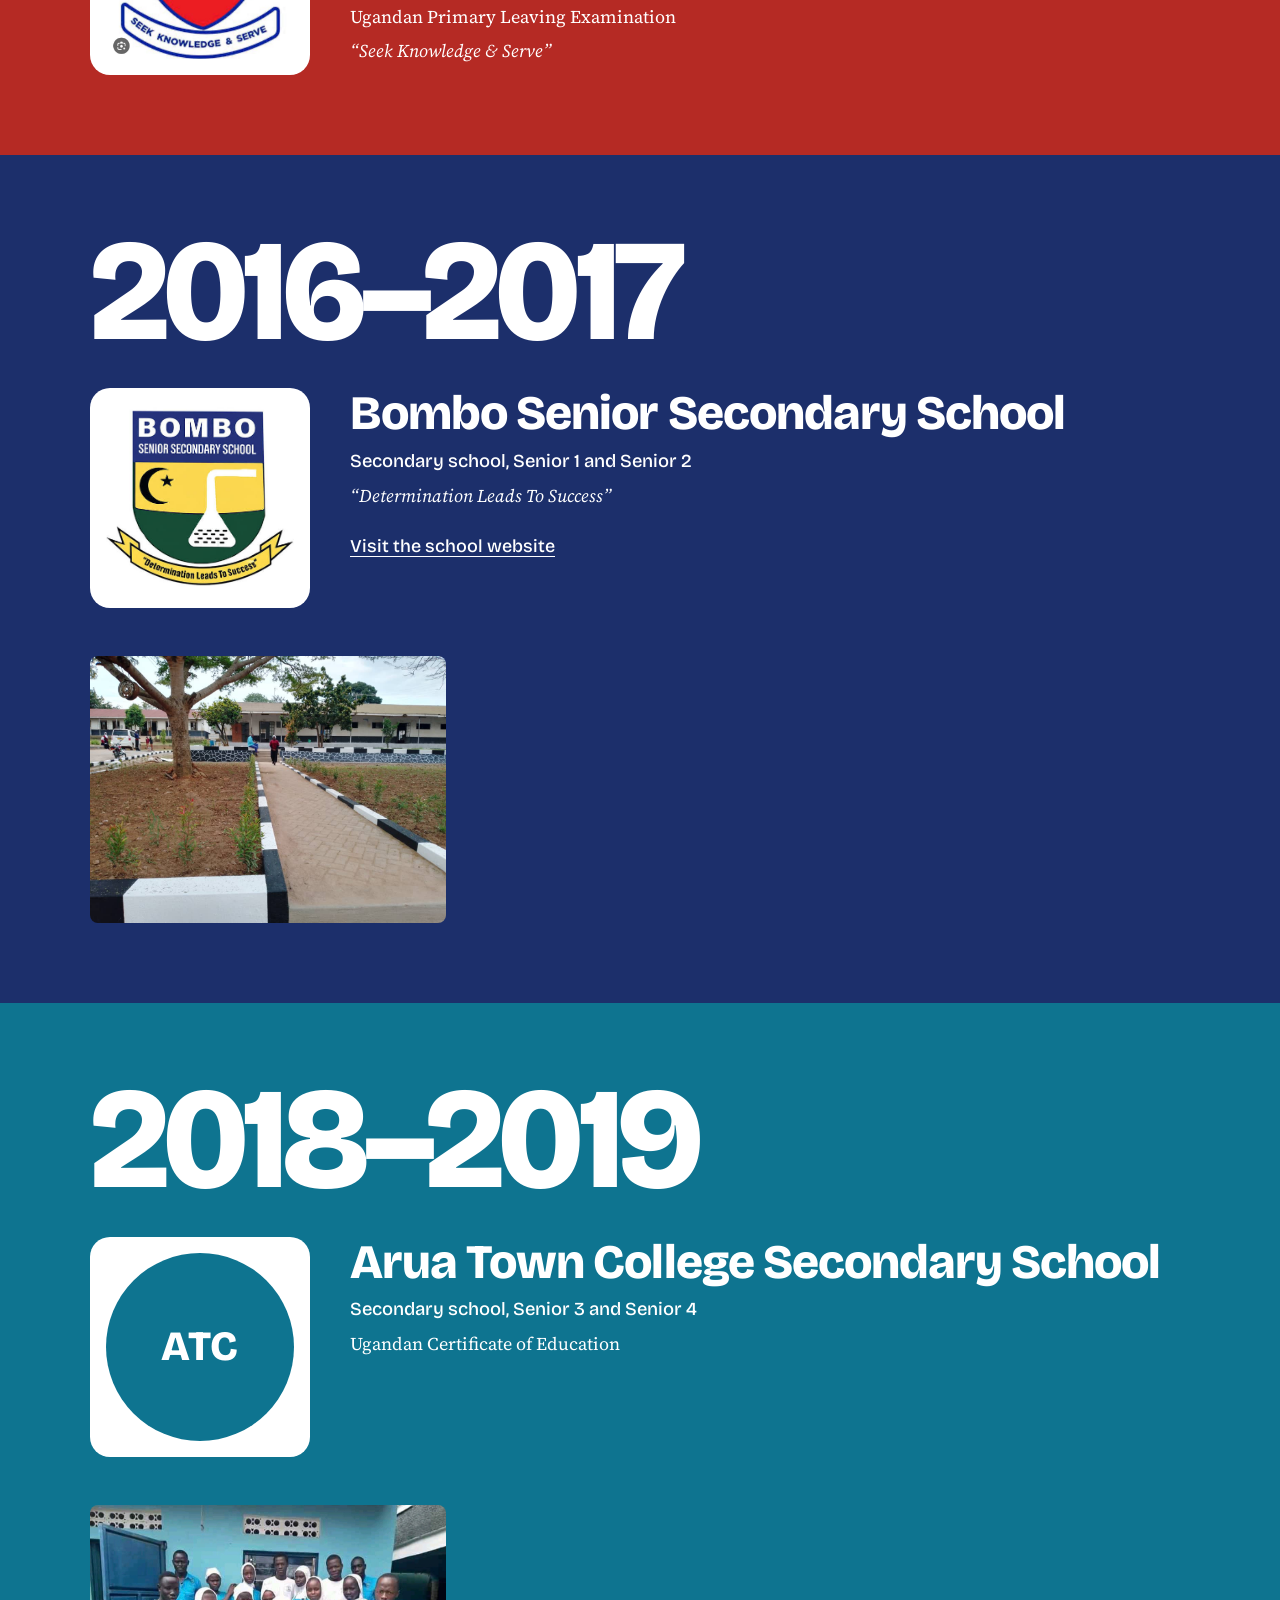
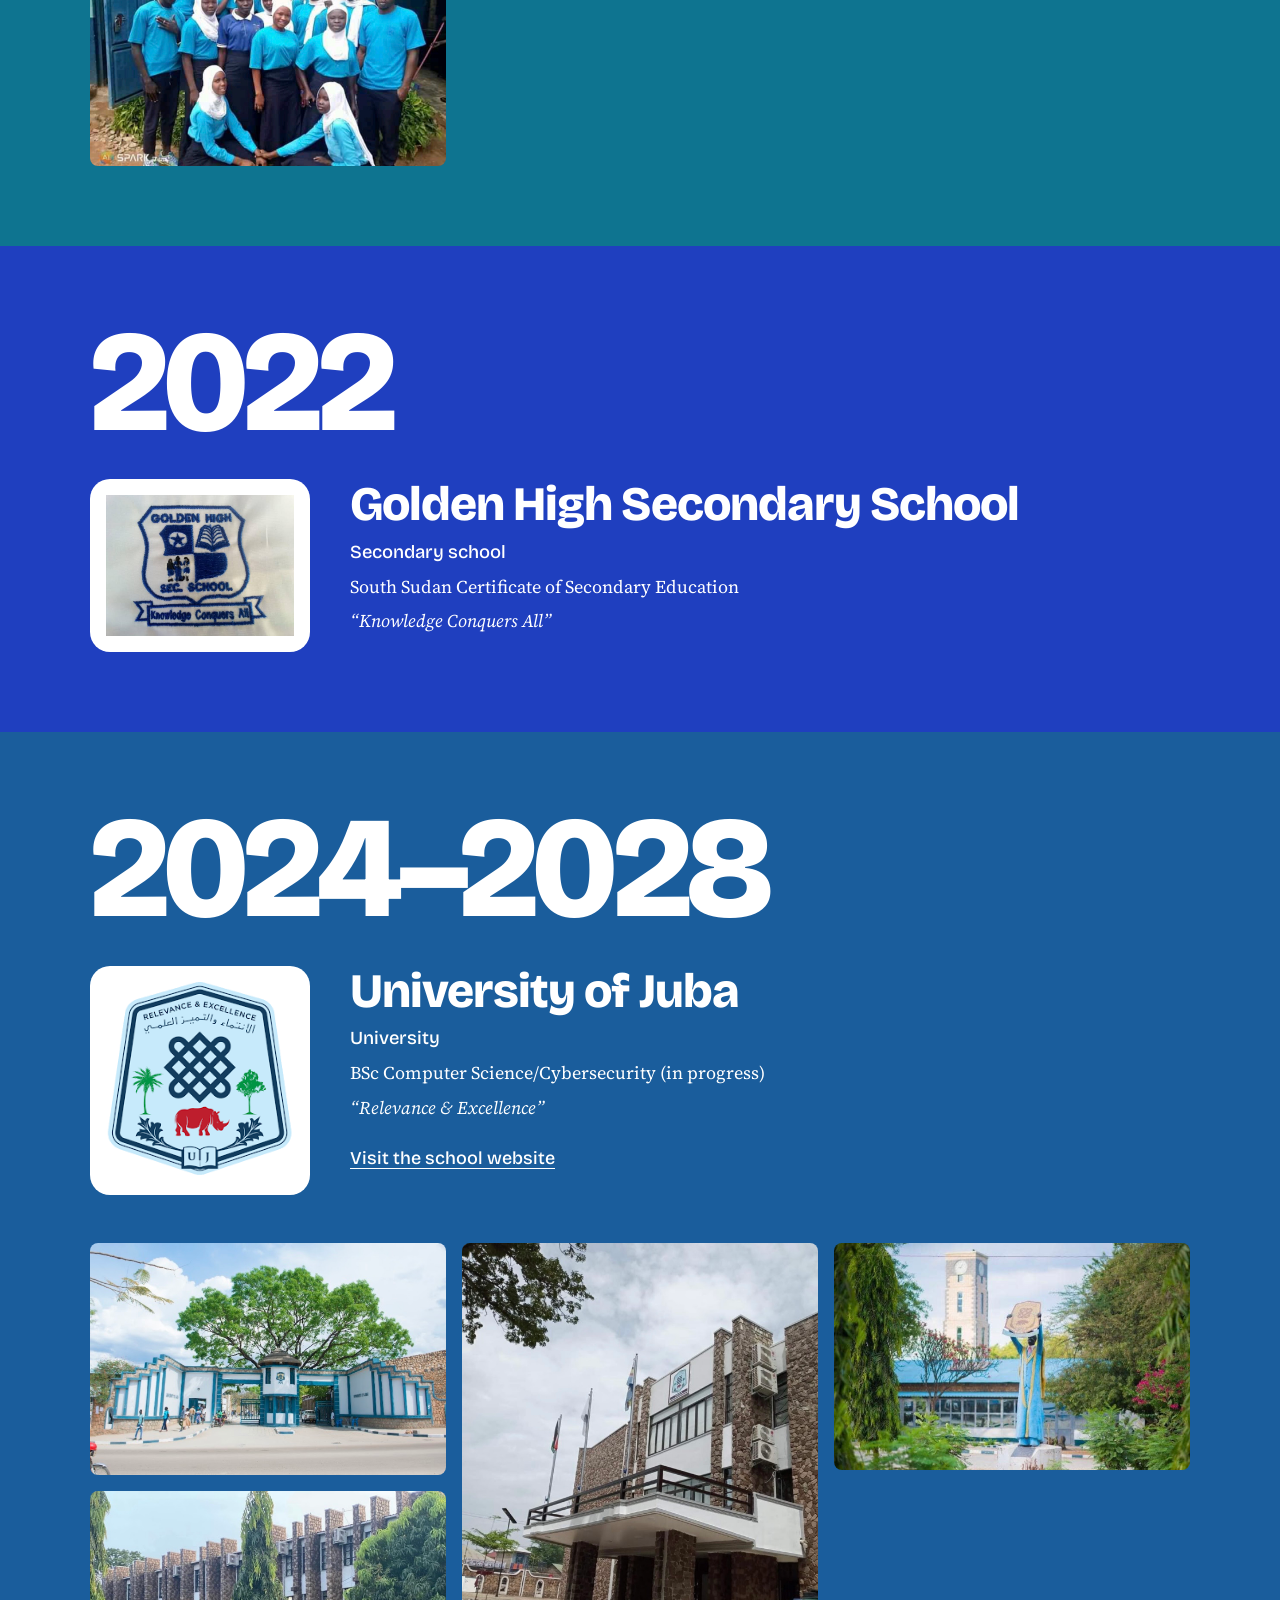
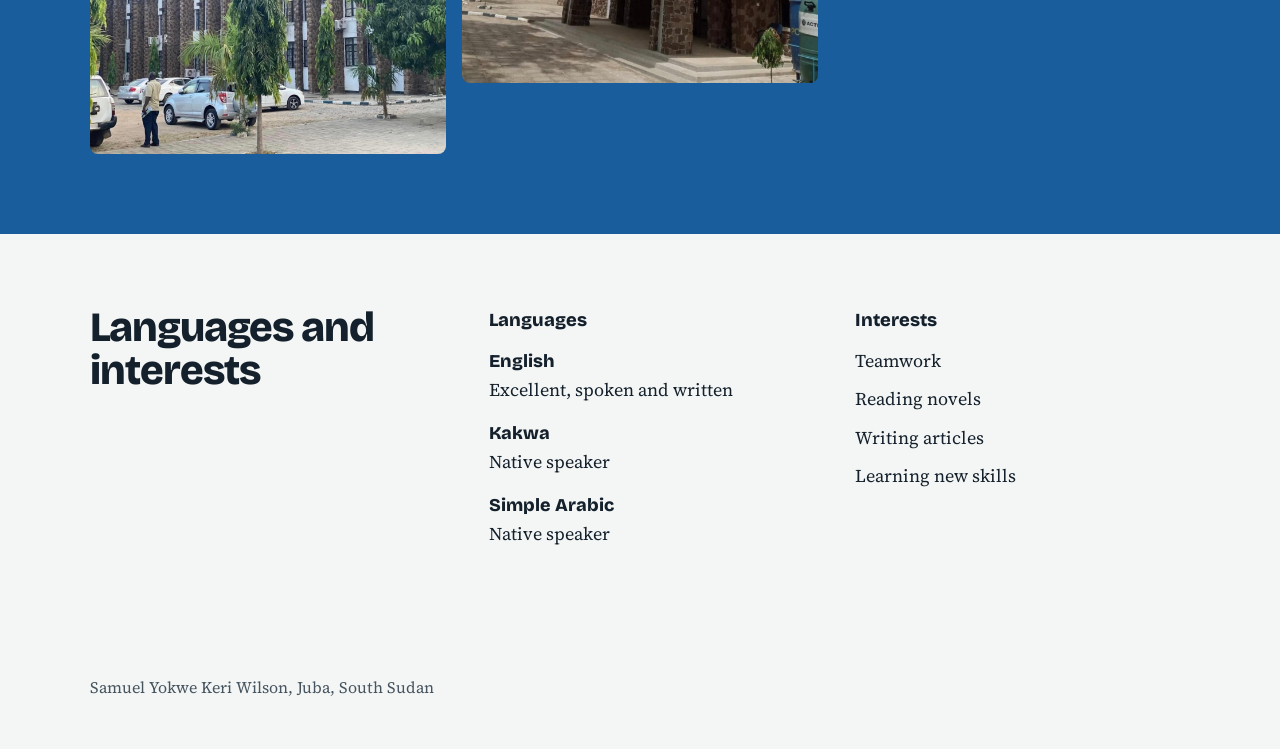
==== commit 45c8f1a7: "Add files via upload" ====
--- a/index.html
+++ b/index.html
@@ -14,13 +14,13 @@
   <header class="hero">
     <div class="hero__inner">
       <nav class="topnav" aria-label="Sections">
+        <a href="#contact">Contact</a>
         <a href="#about">About</a>
         <a href="#experience">Experience</a>
         <a href="#projects" id="nav-projects" hidden>Projects</a>
         <a href="#skills" id="nav-skills" hidden>Skills</a>
         <a href="#education">Education</a>
         <a href="#languages">Languages</a>
-        <a href="#contact">Contact</a>
       </nav>
       <div class="hero__grid">
         <div class="hero__text">
@@ -39,6 +39,18 @@
 
   <main>
     <p class="status" id="status">Loading…</p>
+
+    <section class="block block--contact" id="contact" hidden>
+      <div class="block__inner">
+        <h2 class="block__title">Contact and personal details</h2>
+        <div class="block__body">
+          <p id="contact-location"></p>
+          <a class="contact__mail" id="contact-mail" href="#"></a>
+          <a class="contact__phone" id="contact-phone" href="#" hidden></a>
+          <dl class="details" id="contact-details" hidden></dl>
+        </div>
+      </div>
+    </section>
 
     <section class="block" id="about" hidden>
       <div class="block__inner">
@@ -94,17 +106,6 @@
       </div>
     </section>
 
-    <section class="block block--contact" id="contact" hidden>
-      <div class="block__inner">
-        <h2 class="block__title">Contact and personal details</h2>
-        <div class="block__body">
-          <p id="contact-location"></p>
-          <a class="contact__mail" id="contact-mail" href="#"></a>
-          <a class="contact__phone" id="contact-phone" href="#" hidden></a>
-          <dl class="details" id="contact-details" hidden></dl>
-        </div>
-      </div>
-    </section>
   </main>
 
   <footer class="footer">
--- a/assets/style.css
+++ b/assets/style.css
@@ -31,9 +31,28 @@
 
 /* ---------- Hero ---------- */
 
-.hero { padding: 4rem 1.5rem 3.5rem; }
-
-.hero__inner { max-width: 1100px; margin: 0 auto; }
+.hero {
+  position: relative;
+  padding: 4rem 1.5rem 3rem;
+  overflow: hidden;
+  background:
+    radial-gradient(60rem 32rem at 82% -12%, #fde9b8 0%, rgba(253, 233, 184, 0) 60%),
+    radial-gradient(46rem 26rem at -8% 108%, #d6e6df 0%, rgba(214, 230, 223, 0) 58%),
+    var(--paper);
+}
+
+.hero::after {
+  content: "";
+  position: absolute;
+  inset: 0;
+  background-image: radial-gradient(rgba(20, 32, 43, 0.08) 1.4px, transparent 1.4px);
+  background-size: 22px 22px;
+  -webkit-mask-image: linear-gradient(to bottom, black, transparent 72%);
+  mask-image: linear-gradient(to bottom, black, transparent 72%);
+  pointer-events: none;
+}
+
+.hero__inner { position: relative; max-width: 1100px; margin: 0 auto; }
 
 .hero__owner {
   margin: 0 0 1.5rem;
@@ -41,24 +60,88 @@
   color: #46545f;
 }
 
+.hero__grid {
+  display: grid;
+  grid-template-columns: 1fr auto;
+  gap: 2.5rem;
+  align-items: center;
+}
+
+.hero__eyebrow {
+  display: inline-flex;
+  align-items: center;
+  gap: 0.5rem;
+  margin: 0 0 1.25rem;
+  padding: 0.35rem 0.9rem;
+  background: var(--ink);
+  color: var(--paper);
+  border-radius: 999px;
+  font-family: var(--display);
+  font-weight: 500;
+  font-size: 0.85rem;
+  letter-spacing: 0.06em;
+  text-transform: uppercase;
+}
+
+.hero__eyebrow::before {
+  content: "";
+  width: 7px;
+  height: 7px;
+  border-radius: 50%;
+  background: #f2b705;
+}
+
 .hero h1 {
   margin: 0;
   font-family: var(--display);
   font-weight: 800;
-  font-size: clamp(2.6rem, 8vw, 6rem);
+  font-size: clamp(2.6rem, 7vw, 5.5rem);
   line-height: 0.98;
   letter-spacing: -0.035em;
 }
 
+.hero__title {
+  display: inline-block;
+  margin: 1.25rem 0 0;
+  padding: 0.4rem 0 0.4rem 1rem;
+  border-left: 4px solid #f2b705;
+  max-width: 30rem;
+  font-size: 1.3rem;
+  line-height: 1.4;
+}
+
 .hero__lede {
-  margin: 2.5rem 0 1.25rem;
+  margin: 1.75rem 0 0;
   max-width: 34rem;
+  color: #46545f;
+}
+
+.hero__photo {
+  justify-self: end;
+  width: clamp(160px, 22vw, 260px);
+  aspect-ratio: 4 / 5;
+  border-radius: 22px;
+  overflow: hidden;
+  background: var(--plate);
+  border: 6px solid var(--plate);
+  outline: 2px solid var(--line);
+  box-shadow: 0 18px 36px -18px rgba(20, 32, 43, 0.45);
+  transform: rotate(1.5deg);
+}
+
+.hero__photo img {
+  width: 100%;
+  height: 100%;
+  object-fit: cover;
 }
 
 .badges {
   display: flex;
   flex-wrap: wrap;
   gap: 1rem 1.25rem;
+  margin-top: 2.75rem;
+  padding-top: 1.75rem;
+  border-top: 1px solid var(--line);
 }
 
 .badge-link {
@@ -261,6 +344,8 @@
 
 @media (max-width: 720px) {
   .hero { padding-top: 2.5rem; }
+  .hero__grid { grid-template-columns: 1fr; gap: 1.75rem; }
+  .hero__photo { justify-self: start; width: clamp(140px, 42vw, 200px); transform: rotate(1deg); }
   .school { padding: 3rem 1.25rem 3.5rem; }
   .school__head { grid-template-columns: 1fr; gap: 1.5rem; }
   .plate { max-width: 200px; }
